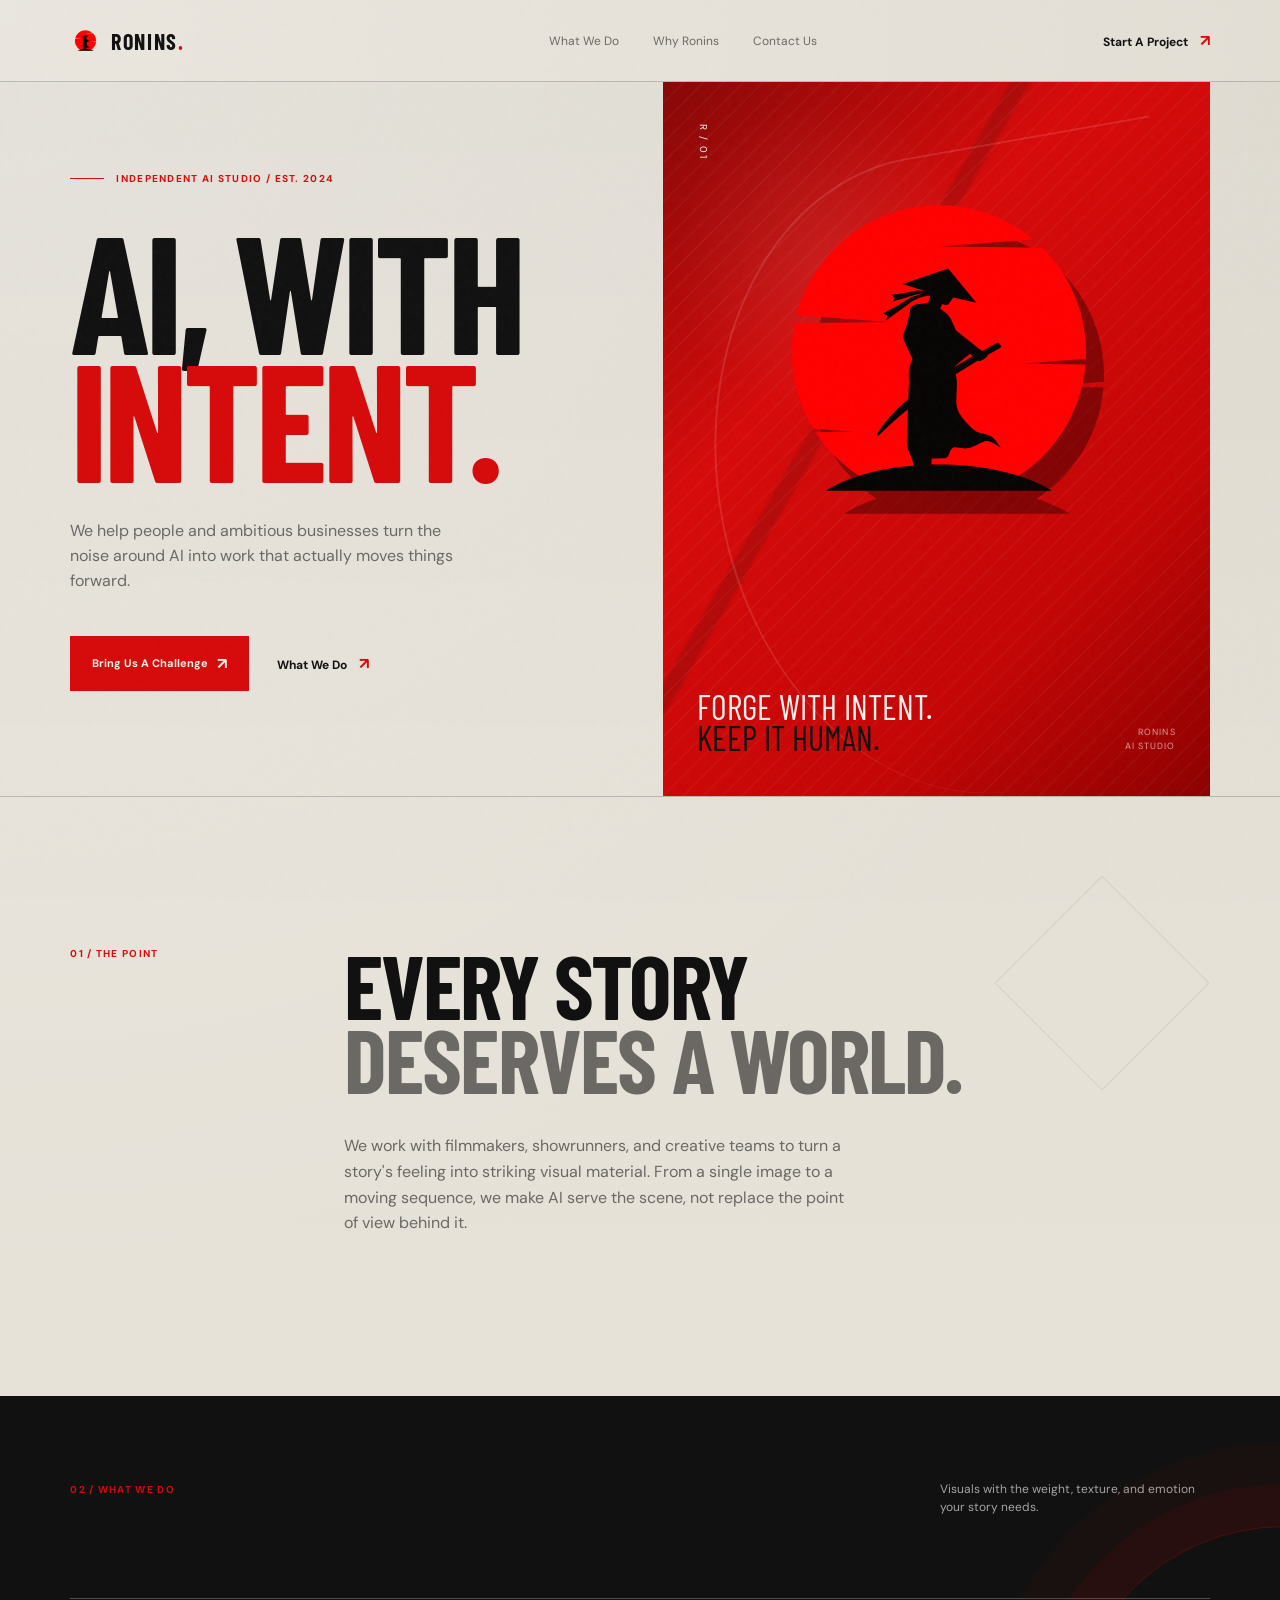
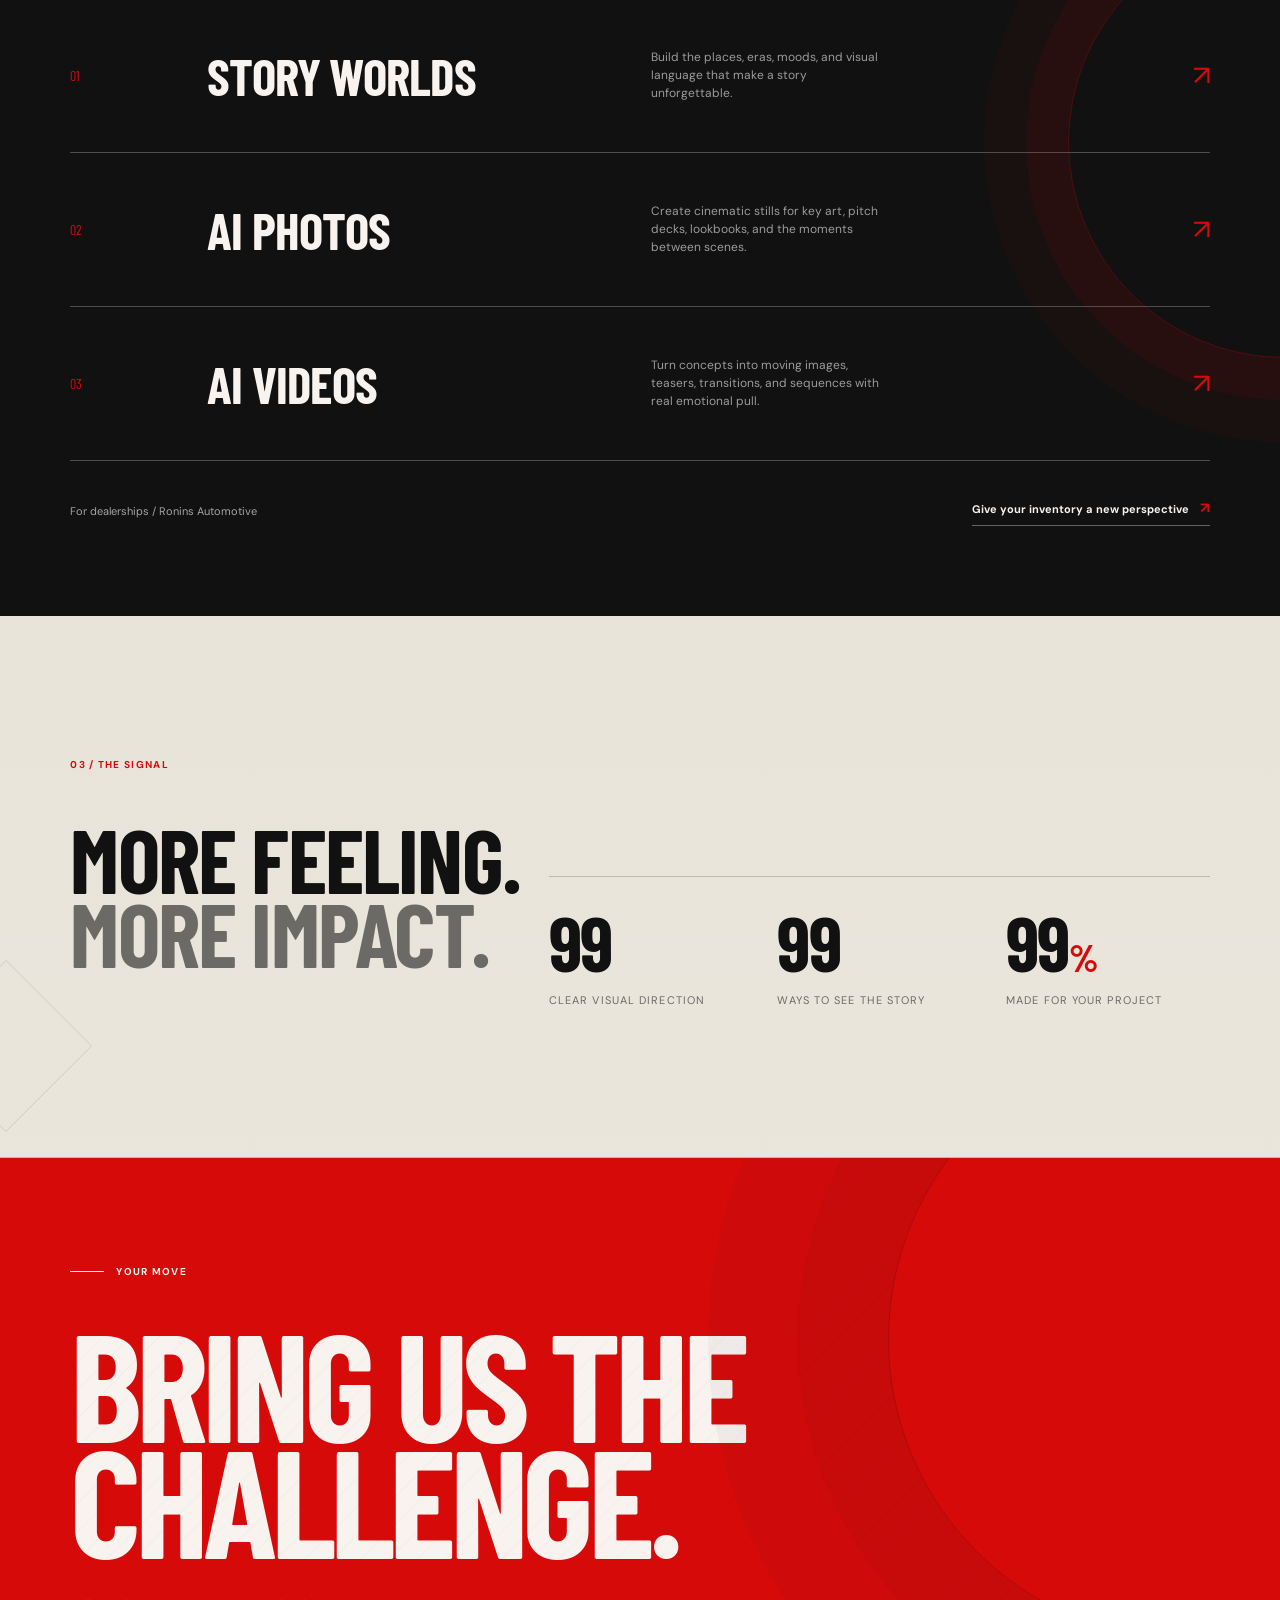
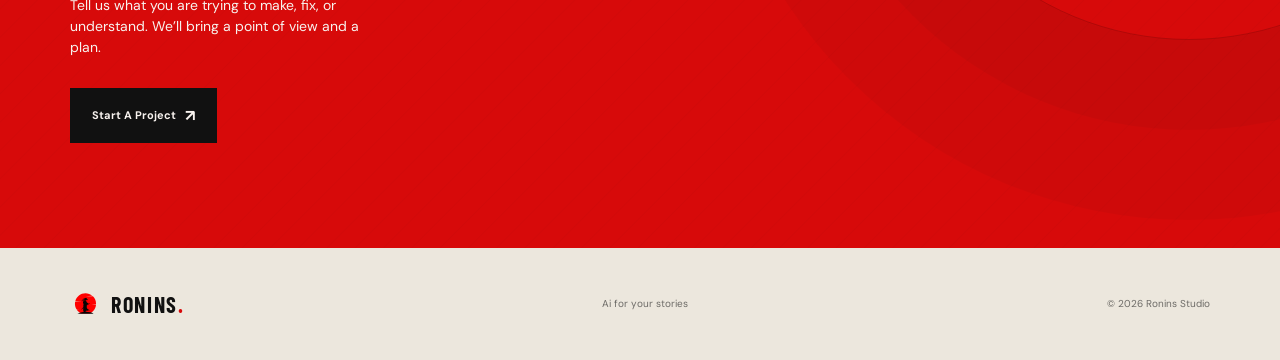
==== index.html @ 8a045b70 "Add Ronins Automotive page and dealer sample intake" ====
<!DOCTYPE html>
<html lang="en">
<head>
  <meta charset="UTF-8">
  <meta name="viewport" content="width=device-width, initial-scale=1.0">
  <meta name="description" content="Ronins creates AI-generated photos and videos that help filmmakers make their series and movies more impactful.">
  <title>Ronins - AI visuals for stories.</title>
  <link rel="preconnect" href="https://fonts.googleapis.com">
  <link rel="preconnect" href="https://fonts.gstatic.com" crossorigin>
  <link href="https://fonts.googleapis.com/css2?family=Barlow+Condensed:wght@400;500;600;700;800&family=DM+Sans:wght@400;500;600;700&display=swap" rel="stylesheet">
  <link rel="stylesheet" href="style.css">
</head>
<body>
  <div class="grain" aria-hidden="true"></div>
  <header class="site-header">
    <a class="brand" href="#top" aria-label="Ronins home">
      <span class="brand-mark" aria-hidden="true">
        <img src="assets/vecteezy_samurai-silhouette-logo-in-front-of-red-moon-vector_33093844.svg" alt="Samurai logo" width="31" height="31">
      </span>
      <span class="brand-name">RONINS<span class="brand-dot">.</span></span>
    </a>
    <nav class="main-nav" aria-label="Main navigation">
      <a href="#work">What We Do</a>
      <a href="#approach">Why Ronins</a>
      <a href="#contact">Contact Us</a>
    </nav>
    <a class="header-link" href="contact.html">Start A Project <span aria-hidden="true">↗</span></a>
  </header>

  <main id="top">
    <section class="hero section-pad">
      <div class="hero-copy reveal">
        <p class="eyebrow"><span class="eyebrow-line"></span> Independent AI studio / Est. 2024</p>
        <h1>AI, with<br><em>intent.</em></h1>
        <p class="hero-intro">We help people and ambitious businesses turn the noise around AI into work that actually moves things forward.</p>
        <div class="hero-actions">
          <a class="button button-red" href="contact.html">Bring Us A Challenge <span>↗</span></a>
          <a class="header-link work-link" href="#work">What We Do <span aria-hidden="true">↗</span></a>
        </div>
      </div>
      <div class="hero-art reveal reveal-delay" aria-label="Abstract red and black composition">
        <div class="art-vertical">R / 01</div>
        <img class="hero-logo" src="assets/vecteezy_samurai-silhouette-logo-in-front-of-red-moon-vector_33093844.svg" alt="Samurai warrior silhouette in front of a red moon">
        <div class="art-caption"><span>Forge with intent.</span><span>Keep it human.</span></div>
        <div class="art-code">RONINS<br>AI STUDIO<br></div>
      </div>
    </section>

    <section class="statement section-pad" id="approach">
      <div class="section-kicker">01 / The point</div>
      <div class="statement-content">
        <h2>Every story<br><span>deserves a world.</span></h2>
        <p>We work with filmmakers, showrunners, and creative teams to turn a story's feeling into striking visual material. From a single image to a moving sequence, we make AI serve the scene, not replace the point of view behind it.</p>
      </div>
    </section>

    <section class="services section-pad" id="work">
      <div class="services-head">
        <div class="section-kicker">02 / What we do</div>
        <p>Visuals with the weight, texture, and emotion your story needs.</p>
      </div>
      <div class="service-list">
        <article class="service-item">
          <span class="service-number">01</span>
          <h3>Story worlds</h3>
          <p>Build the places, eras, moods, and visual language that make a story unforgettable.</p>
          <span class="service-arrow">↗</span>
        </article>
        <article class="service-item service-featured">
          <span class="service-number">02</span>
          <h3>AI photos</h3>
          <p>Create cinematic stills for key art, pitch decks, lookbooks, and the moments between scenes.</p>
          <span class="service-arrow">↗</span>
        </article>
        <article class="service-item">
          <span class="service-number">03</span>
          <h3>AI videos</h3>
          <p>Turn concepts into moving images, teasers, transitions, and sequences with real emotional pull.</p>
          <span class="service-arrow">↗</span>
        </article>
      </div>
      <div class="automotive-entry">
        <p>For dealerships / Ronins Automotive</p>
        <a class="text-link" href="automotive.html">Give your inventory a new perspective <span aria-hidden="true">↗</span></a>
      </div>
    </section>

    <section class="proof section-pad">
      <div class="proof-intro">
        <div class="section-kicker">03 / The signal</div>
        <h2>More feeling.<br><span>More impact.</span></h2>
      </div>
      <div class="proof-grid">
        <div class="stat"><strong class="stat-number" data-value="100" data-format="pad">0</strong><p>clear visual direction</p></div>
        <div class="stat"><strong class="stat-number" data-value="100">0</strong><p>ways to see the story</p></div>
        <div class="stat"><strong class="stat-number" data-value="100">0<span>%</span></strong><p>made for your project</p></div>
      </div>
    </section>

    <section class="contact section-pad" id="contact">
      <div class="contact-content">
        <p class="eyebrow"><span class="eyebrow-line"></span> Your move</p>
        <h2>Bring us the challenge.</h2>
        <p>Tell us what you are trying to make, fix, or understand. We’ll bring a point of view and a plan.</p>
        <a class="button button-black" href="contact.html">Start A Project <span>↗</span></a>
      </div>
    </section>
  </main>

  <footer class="site-footer section-pad">
    <a class="brand" href="#top" aria-label="Ronins home"><span class="brand-mark" aria-hidden="true"><img src="assets/vecteezy_samurai-silhouette-logo-in-front-of-red-moon-vector_33093844.svg" alt="" width="31" height="31"></span><span class="brand-name">RONINS<span class="brand-dot">.</span></span></a>
    <p>Ai for your stories</p>
    <p>© 2026 Ronins Studio</p>
  </footer>
  <script src="script.js"></script>
</body>
</html>
---- style.css ----
:root {
  --red: #d70a0a;
  --red-deep: #9d0000;
  --black: #111111;
  --black-2: #1a1a1a;
  --white: #f8f3ef;
  --ink: var(--black);
  --paper: #ece7dd;
  --muted: rgba(17, 17, 17, .58);
  --line: rgba(17, 17, 17, .2);
  --display: "Barlow Condensed", Impact, sans-serif;
  --body: "DM Sans", Arial, sans-serif;
}

* { box-sizing: border-box; }
html { scroll-behavior: smooth; }
body { margin: 0; background: var(--paper); color: var(--ink); font-family: var(--body); background-image: radial-gradient(circle at top left, rgba(255,255,255,.24), transparent 35%), linear-gradient(180deg, rgba(17,17,17,.04), rgba(17,17,17,0)); overflow-x: hidden; }
body, a { cursor: default; }
a { color: inherit; text-decoration: none; cursor: pointer; }
.grain { position: fixed; inset: 0; pointer-events: none; opacity: .045; z-index: 10; background-image: url("data:image/svg+xml,%3Csvg viewBox='0 0 180 180' xmlns='http://www.w3.org/2000/svg'%3E%3Cfilter id='n'%3E%3CfeTurbulence type='fractalNoise' baseFrequency='.85' numOctaves='3' stitchTiles='stitch'/%3E%3C/filter%3E%3Crect width='100%25' height='100%25' filter='url(%23n)' opacity='.55'/%3E%3C/svg%3E"); }
.site-header { height: 82px; display: flex; align-items: center; justify-content: space-between; padding: 0 5.5vw; border-bottom: 1px solid var(--line); }
.brand { display: flex; align-items: center; gap: 10px; font-family: var(--display); font-size: 22px; font-weight: 700; letter-spacing: .07em; }
.brand-mark { width: 31px; height: 31px; color: var(--red); display: inline-flex; }
.brand-mark svg, .brand-mark img { width: 100%; height: 100%; object-fit: contain; }
.brand-dot { color: var(--red); }
.main-nav { display: flex; gap: 34px; margin-left: 80px; font-size: 12px; color: var(--muted); }
.main-nav a, .header-link { position: relative; transition: color .2s ease; }
.main-nav a:after, .header-link:after { content: ""; position: absolute; left: 0; right: 0; bottom: -7px; height: 1px; background: var(--red); transform: scaleX(0); transform-origin: right; transition: transform .2s ease; }
.main-nav a:hover:after, .header-link:hover:after { transform: scaleX(1); transform-origin: left; }
.main-nav a:hover, .header-link:hover, .text-link:hover { color: var(--red); }
.header-link { font-size: 12px; font-weight: 700; }
.header-link span, .button span { color: var(--red); font-size: 16px; margin-left: 9px; }
.button span { display: inline-block; transition: transform .25s ease; }
.button:hover span { transform: translate(4px, -4px); }
.work-link span { display: inline-block; transition: transform .25s ease; }
.work-link:hover span { transform: translate(4px, -4px); }
.section-pad { padding-left: 5.5vw; padding-right: 5.5vw; }
.hero { min-height: 700px; display: grid; grid-template-columns: 52% 48%; border-bottom: 1px solid var(--line); background: linear-gradient(180deg, rgba(17,17,17,.02), rgba(17,17,17,0)); }
.hero-copy { align-self: center; padding: 90px 6vw 105px 0; }
.eyebrow, .section-kicker { margin: 0; font-size: 10px; font-weight: 700; letter-spacing: .13em; text-transform: uppercase; }
.eyebrow { display: flex; align-items: center; gap: 12px; color: var(--red); }
.eyebrow-line { display: inline-block; width: 34px; height: 1px; background: var(--red); }
h1, h2, h3, p { margin-top: 0; }
h1, h2, h3 { font-family: var(--display); text-transform: uppercase; }
h1 { font-size: clamp(92px, 13vw, 188px); line-height: .77; letter-spacing: -.035em; margin: 40px 0 38px; font-weight: 700; }
h1 em, h2 em { color: var(--red); font-style: normal; }
.hero-intro { max-width: 410px; font-size: 16px; line-height: 1.55; color: var(--muted); }
.hero-actions { display: flex; align-items: center; gap: 28px; margin-top: 42px; }
.button { display: inline-flex; align-items: center; padding: 17px 22px; font-size: 11px; font-weight: 700; transition: background .25s ease, color .25s ease, transform .25s ease, box-shadow .25s ease; }
.button:hover { transform: translateY(-3px); }
.button-red { color: var(--white); background: var(--red); }
.button-red:hover { background: var(--ink); box-shadow: 7px 7px 0 var(--red); }
.button-red span { color: var(--white); }
.button-black { color: var(--white); background: var(--black); }
.button-black:hover { background: var(--black); box-shadow: 7px 7px 0 var(--white); }
.button-black span { color: var(--white); }
.text-link { font-size: 11px; font-weight: 700; border-bottom: 1px solid var(--ink); padding-bottom: 5px; }
.text-link span { color: var(--red); font-size: 15px; margin-left: 8px; }
.hero-art { position: relative; overflow: hidden; min-height: 700px; color: var(--white); background: radial-gradient(circle at 30% 25%, rgba(255,255,255,.08), transparent 24%), linear-gradient(135deg, #860707 0%, var(--red) 34%, #c50505 72%, #8d0000 100%); }
.hero-art:before { content: ""; position: absolute; inset: 0; opacity: .85; background: repeating-linear-gradient(135deg, rgba(255,255,255,.04) 0 2px, transparent 2px 14px), linear-gradient(120deg, transparent 0 36%, rgba(17,17,17,.18) 36.5%, rgba(17,17,17,.18) 38%, transparent 38.5% 100%); }
.hero-art:after { content: ""; position: absolute; inset: 10% 0 0 10%; border-radius: 50% 0 0 50%; border-left: 2px solid rgba(255,255,255,.12); border-top: 2px solid rgba(255,255,255,.12); transform: rotate(-10deg); pointer-events: none; }
.art-vertical { position: absolute; top: 42px; left: 34px; z-index: 2; font-size: 10px; letter-spacing: .15em; writing-mode: vertical-rl; color: var(--white); }
.hero-logo { position: absolute; width: min(79%, 560px); height: auto; top: 7%; left: 11%; filter: drop-shadow(18px 23px 0 rgba(0,0,0,.35)); z-index: 1; }
.art-caption { position: absolute; left: 34px; bottom: 42px; z-index: 2; font-family: var(--display); font-size: 34px; line-height: .9; text-transform: uppercase; }
.art-caption span { display: block; }
.art-caption span:last-child { color: var(--black); }
.art-code { position: absolute; right: 34px; bottom: 42px; z-index: 2; text-align: right; color: rgba(255,255,255,.62); font-size: 9px; letter-spacing: .12em; line-height: 1.6; }
.statement { position: relative; display: grid; grid-template-columns: 24% 76%; padding-top: 150px; padding-bottom: 160px; }
.statement:before, .proof:before { content: ""; position: absolute; width: 150px; height: 150px; border: 1px solid rgba(17,17,17,.08); transform: rotate(45deg); pointer-events: none; }
.statement:before { right: 8vw; top: 110px; }
.section-kicker { color: var(--red); }
.statement h2, .proof h2 { font-size: clamp(54px, 7vw, 98px); line-height: .83; letter-spacing: -.02em; margin: 0 0 38px; }
h2 span { color: var(--muted); }
.statement-content p { max-width: 510px; font-size: 16px; line-height: 1.6; color: var(--muted); margin-bottom: 0; }
.services { position: relative; overflow: hidden; background: var(--black); color: var(--white); padding-top: 84px; padding-bottom: 90px; }
.services:after { content: ""; position: absolute; width: 430px; height: 430px; right: -220px; top: 130px; border: 1px solid rgba(255,0,0,.28); border-radius: 50%; box-shadow: 0 0 0 42px rgba(255,0,0,.06), 0 0 0 84px rgba(255,0,0,.035); pointer-events: none; }
.services-head { display: flex; justify-content: space-between; align-items: baseline; margin-bottom: 82px; }
.services-head .section-kicker { color: var(--red); }
.services-head p { max-width: 270px; margin: 0; color: rgba(255,255,255,.62); font-size: 12px; line-height: 1.5; }
.service-list { border-top: 1px solid rgba(255,255,255,.25); }
.service-item { min-height: 154px; display: grid; grid-template-columns: 12% 39% 39% 10%; align-items: center; border-bottom: 1px solid rgba(255,255,255,.25); transition: padding .3s ease, background .3s ease; }
.service-item:hover { padding: 0 20px; background: rgba(255,255,255,.04); }
.service-number { color: var(--red); font: 14px var(--display); }
.service-item h3 { font-size: clamp(30px, 4vw, 57px); letter-spacing: -.015em; margin: 0; transition: color .25s ease; }
.service-item:hover h3 { color: var(--red); }
.service-item p { max-width: 235px; margin: 0; color: rgba(255,255,255,.58); font-size: 12px; line-height: 1.5; }
.service-arrow { justify-self: end; color: var(--red); font-size: 28px; transition: transform .25s ease; }
.service-item:hover .service-arrow { transform: translate(4px, -4px); }
.proof { position: relative; display: grid; grid-template-columns: 42% 58%; padding-top: 142px; padding-bottom: 150px; border-bottom: 1px solid var(--line); }
.proof:before { left: -55px; bottom: 50px; width: 120px; height: 120px; }
.proof-intro h2 { margin-top: 50px; }
.proof-grid { display: grid; grid-template-columns: repeat(3, 1fr); align-self: end; border-top: 1px solid var(--line); padding-top: 32px; gap: 25px; }
.stat strong { font: 700 clamp(50px, 6vw, 86px)/.85 var(--display); letter-spacing: -.02em; display: inline-block; }
.stat-number { opacity: .15; transform: translateY(10px) scale(.96); transition: opacity .35s ease, transform .5s cubic-bezier(.2,.8,.2,1); }
.stat-number.is-counting { opacity: 1; transform: translateY(0) scale(1); }
.stat strong span { color: var(--red); font-size: .5em; }
.stat p { margin: 16px 0 0; color: var(--muted); font-size: 11px; text-transform: uppercase; letter-spacing: .1em; }
.contact { position: relative; display: flex; justify-content: space-between; overflow: hidden; min-height: 580px; padding-top: 107px; padding-bottom: 105px; background: var(--red); color: var(--white); }
.contact:after { content: ""; position: absolute; inset: 0; opacity: .12; background: repeating-linear-gradient(135deg, transparent 0 18px, rgba(0,0,0,.2) 19px, transparent 20px); pointer-events: none; }
.contact:before { content: ""; position: absolute; width: 600px; height: 600px; border: 1px solid rgba(0,0,0,.18); border-radius: 50%; right: -210px; top: -120px; box-shadow: 0 0 0 90px rgba(0,0,0,.04), 0 0 0 180px rgba(0,0,0,.035); }
.contact-stamp { position: absolute; right: 15%; top: 24%; font: 700 370px/.8 var(--display); opacity: .1; z-index: 1; }
.contact .eyebrow { color: var(--white); }.contact .eyebrow-line { background: var(--white); }
.contact h2 { font-size: clamp(76px, 12vw, 166px); line-height: .75; margin: 46px 0 40px; letter-spacing: -.04em; }
.contact-content > p:not(.eyebrow) { max-width: 315px; font-size: 14px; line-height: 1.5; margin-bottom: 30px; }
.contact-side { align-self: flex-end; z-index: 1; font-size: 10px; line-height: 1.7; letter-spacing: .13em; text-align: right; }
.site-footer { display: flex; align-items: center; justify-content: space-between; min-height: 112px; font-size: 10px; color: var(--muted); }
.site-footer .brand { color: var(--ink); }.site-footer p { margin: 0; }
.button:focus-visible, a:focus-visible { outline: 2px solid var(--red); outline-offset: 5px; }
.reveal { opacity: 0; transform: translateY(18px); animation: reveal .8s ease forwards; }.reveal-delay { animation-delay: .18s; }
@keyframes reveal { to { opacity: 1; transform: translateY(0); } }

@media (max-width: 800px) {
  .site-header { height: 70px; padding: 0 6vw; }.main-nav { display: none; }.header-link { font-size: 10px; }
  .section-pad { padding-left: 6vw; padding-right: 6vw; }.hero { display: block; min-height: auto; }.hero-copy { padding: 84px 0 72px; }.hero-art { min-height: 520px; margin: 0 -6vw; }.hero-logo { width: 82%; top: 8%; left: 9%; }
  h1 { font-size: clamp(64px, 20vw, 120px); line-height: .8; margin-top: 34px; }.hero-intro { max-width: 34rem; }.hero-actions { flex-wrap: wrap; }
  .statement { display: block; padding-top: 105px; padding-bottom: 110px; }.statement-content { margin-top: 48px; }.statement h2, .proof h2 { font-size: clamp(54px, 15vw, 95px); }
  .services { padding-top: 68px; padding-bottom: 68px; }.services-head { display: block; margin-bottom: 55px; }.services-head p { margin-top: 25px; }.service-item { min-height: 140px; grid-template-columns: 15% 1fr 12%; }.service-item p { display: none; }.service-item h3 { font-size: clamp(32px, 8vw, 52px); }.proof { display: block; padding-top: 105px; padding-bottom: 110px; }.proof-intro h2 { margin: 45px 0 80px; }.proof-grid { gap: 10px; }.stat strong { font-size: clamp(42px, 12vw, 65px); }.stat p { font-size: 8px; line-height: 1.3; }.contact { min-height: 590px; display: block; padding-top: 85px; }.contact h2 { font-size: clamp(58px, 16vw, 100px); line-height: .8; margin-top: 44px; }.contact-side { margin-top: 60px; text-align: left; }.contact-stamp { right: -2%; top: 32%; font-size: 320px; }.site-footer { flex-wrap: wrap; gap: 18px; padding-top: 28px; padding-bottom: 28px; }.site-footer p:last-child { width: 100%; }
}
@media (max-width: 430px) {
  .brand { font-size: 19px; }.brand-mark { width: 27px; height: 27px; }.header-link { display: none; }
  .hero-copy { padding-top: 68px; }.hero-actions { align-items: flex-start; flex-direction: column; gap: 21px; }.button { padding: 16px 19px; }
  .hero-art { min-height: 450px; }.art-vertical { left: 24px; top: 28px; }.hero-logo { width: 94%; top: 10%; left: 3%; }.art-caption { font-size: 27px; left: 24px; bottom: 28px; }.art-code { right: 24px; bottom: 28px; font-size: 8px; }
  .service-item { min-height: 124px; }.service-number { font-size: 12px; }.service-item h3 { font-size: 35px; }.proof-grid { padding-top: 24px; }.stat p { letter-spacing: .06em; }
  .contact { min-height: 560px; }.contact h2 { font-size: clamp(54px, 17vw, 83px); }.contact-content > p:not(.eyebrow) { max-width: 290px; }.contact-stamp { font-size: 260px; }
}

.automotive-entry { position: relative; z-index: 1; display: flex; justify-content: space-between; align-items: center; gap: 22px; margin-top: 35px; }
.automotive-entry p { margin: 0; font-size: 11px; color: rgba(255,255,255,.62); }
.automotive-entry .text-link { border-color: rgba(255,255,255,.35); line-height: 1.6; }
@media(max-width:800px) { .automotive-entry { align-items: flex-start; flex-direction: column; } }
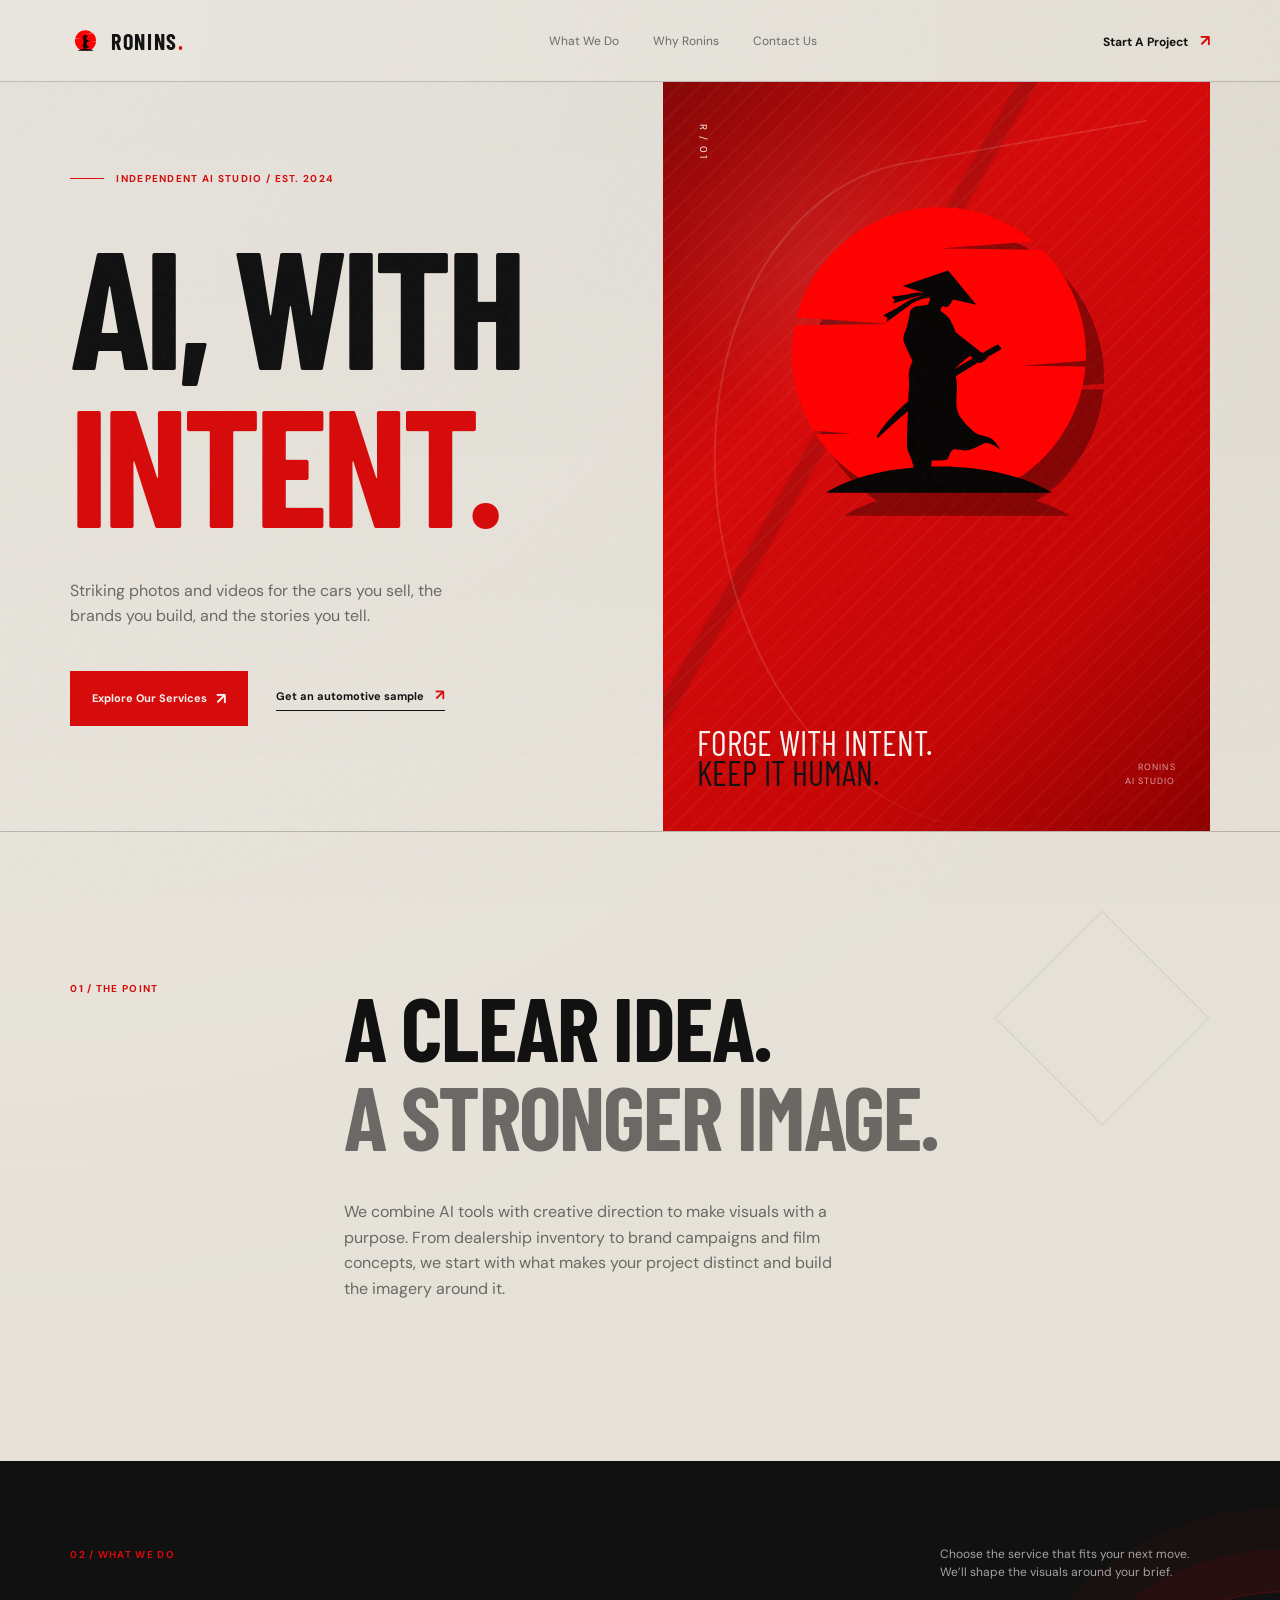
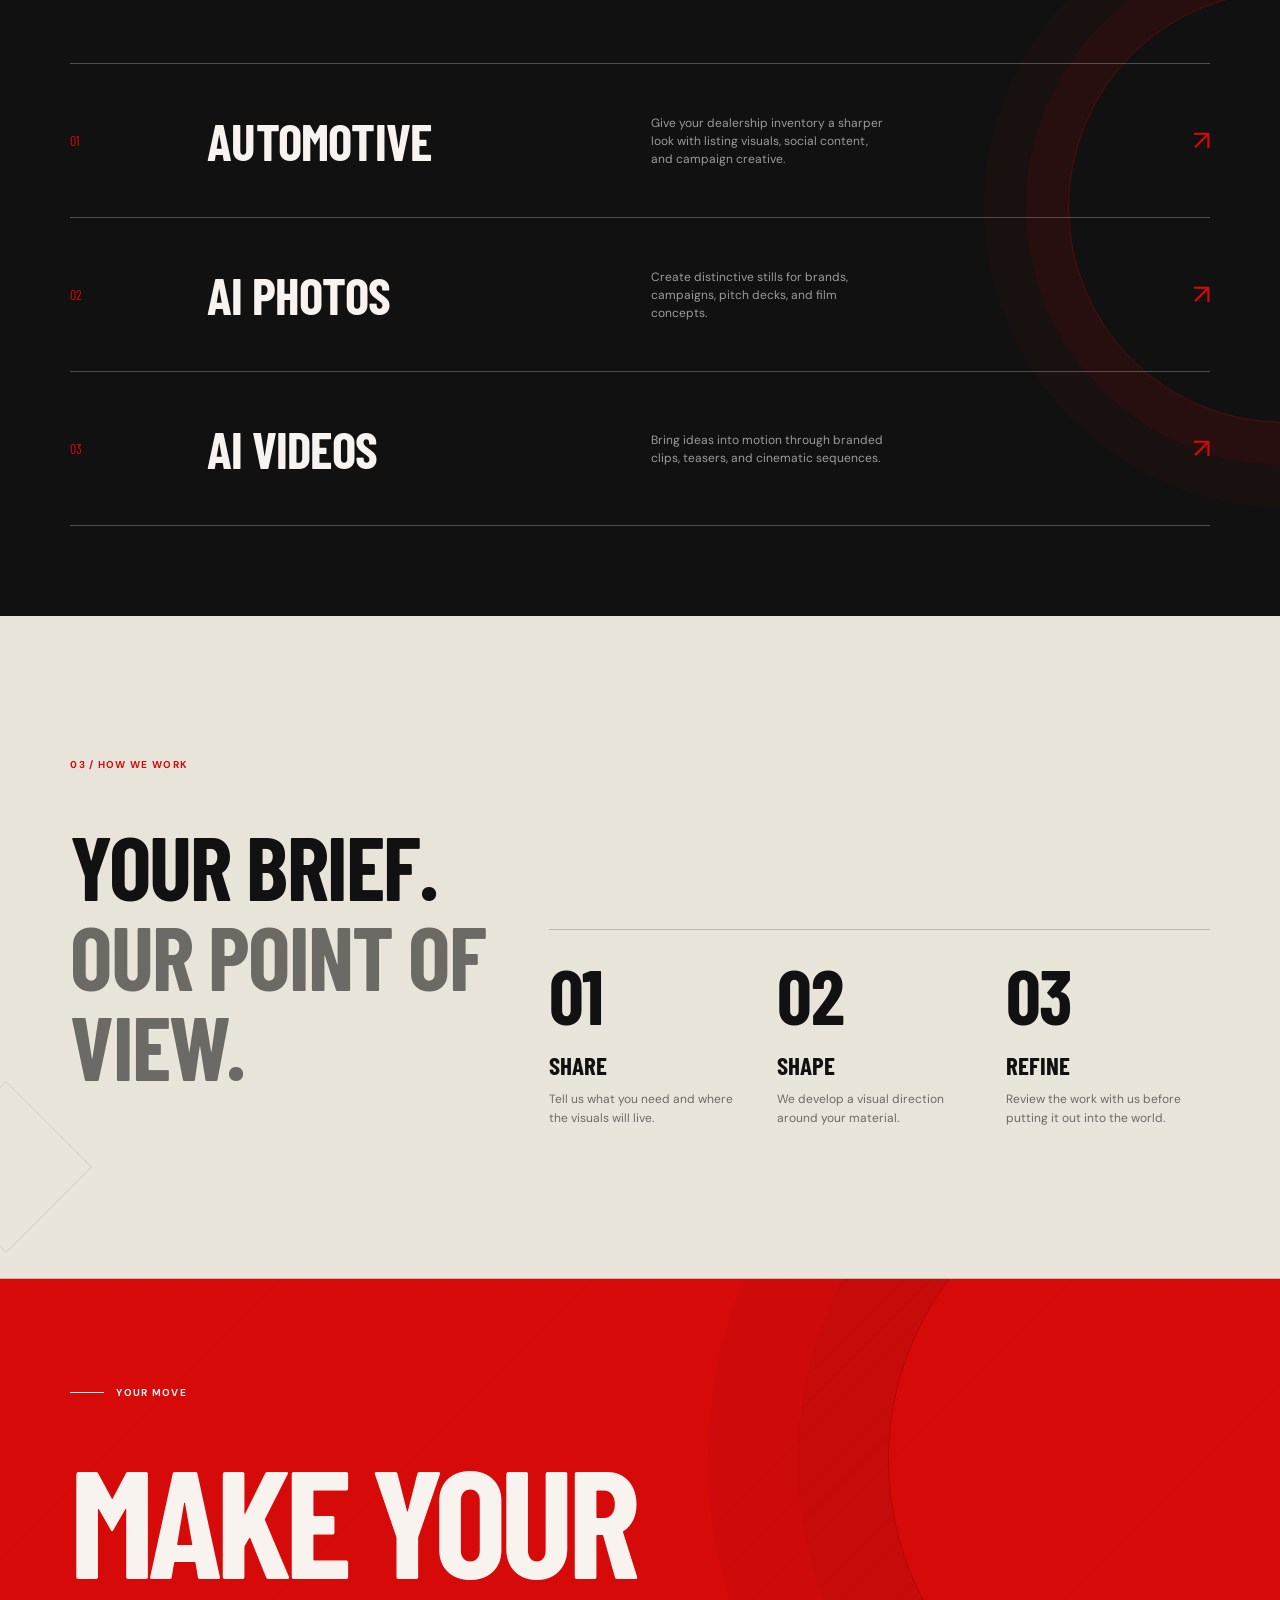
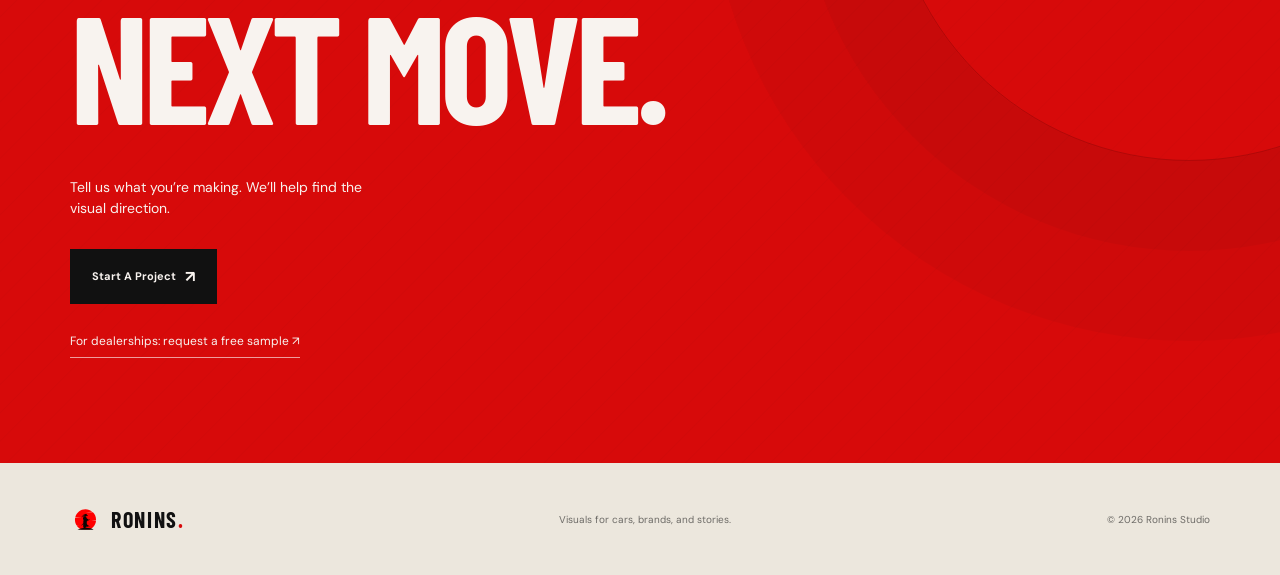
==== commit c7b27d56: "Reframe Ronins around clickable Automotive, AI Photos and AI Videos services" ====
--- a/index.html
+++ b/index.html
@@ -3,8 +3,8 @@
 <head>
   <meta charset="UTF-8">
   <meta name="viewport" content="width=device-width, initial-scale=1.0">
-  <meta name="description" content="Ronins creates AI-generated photos and videos that help filmmakers make their series and movies more impactful.">
-  <title>Ronins - AI visuals for stories.</title>
+  <meta name="description" content="Ronins creates AI-assisted photos and videos for dealerships, brands, and filmmakers. Explore our services or request an automotive sample.">
+  <title>Ronins — Visuals, with intent.</title>
   <link rel="preconnect" href="https://fonts.googleapis.com">
   <link rel="preconnect" href="https://fonts.gstatic.com" crossorigin>
   <link href="https://fonts.googleapis.com/css2?family=Barlow+Condensed:wght@400;500;600;700;800&family=DM+Sans:wght@400;500;600;700&display=swap" rel="stylesheet">
@@ -32,10 +32,10 @@
       <div class="hero-copy reveal">
         <p class="eyebrow"><span class="eyebrow-line"></span> Independent AI studio / Est. 2024</p>
         <h1>AI, with<br><em>intent.</em></h1>
-        <p class="hero-intro">We help people and ambitious businesses turn the noise around AI into work that actually moves things forward.</p>
+        <p class="hero-intro">Striking photos and videos for the cars you sell, the brands you build, and the stories you tell.</p>
         <div class="hero-actions">
-          <a class="button button-red" href="contact.html">Bring Us A Challenge <span>↗</span></a>
-          <a class="header-link work-link" href="#work">What We Do <span aria-hidden="true">↗</span></a>
+          <a class="button button-red" href="#work">Explore Our Services <span aria-hidden="true">↗</span></a>
+          <a class="text-link work-link" href="automotive.html#sample">Get an automotive sample <span aria-hidden="true">↗</span></a>
         </div>
       </div>
       <div class="hero-art reveal reveal-delay" aria-label="Abstract red and black composition">
@@ -49,67 +49,64 @@
     <section class="statement section-pad" id="approach">
       <div class="section-kicker">01 / The point</div>
       <div class="statement-content">
-        <h2>Every story<br><span>deserves a world.</span></h2>
-        <p>We work with filmmakers, showrunners, and creative teams to turn a story's feeling into striking visual material. From a single image to a moving sequence, we make AI serve the scene, not replace the point of view behind it.</p>
+        <h2>A clear idea.<br><span>A stronger image.</span></h2>
+        <p>We combine AI tools with creative direction to make visuals with a purpose. From dealership inventory to brand campaigns and film concepts, we start with what makes your project distinct and build the imagery around it.</p>
       </div>
     </section>
 
     <section class="services section-pad" id="work">
       <div class="services-head">
         <div class="section-kicker">02 / What we do</div>
-        <p>Visuals with the weight, texture, and emotion your story needs.</p>
+        <p>Choose the service that fits your next move. We’ll shape the visuals around your brief.</p>
       </div>
       <div class="service-list">
-        <article class="service-item">
+        <a class="service-item" href="automotive.html">
           <span class="service-number">01</span>
-          <h3>Story worlds</h3>
-          <p>Build the places, eras, moods, and visual language that make a story unforgettable.</p>
-          <span class="service-arrow">↗</span>
-        </article>
-        <article class="service-item service-featured">
+          <h3>Automotive</h3>
+          <p>Give your dealership inventory a sharper look with listing visuals, social content, and campaign creative.</p>
+          <span class="service-arrow" aria-hidden="true">↗</span>
+        </a>
+        <a class="service-item" href="contact.html?service=AI%20photos">
           <span class="service-number">02</span>
           <h3>AI photos</h3>
-          <p>Create cinematic stills for key art, pitch decks, lookbooks, and the moments between scenes.</p>
-          <span class="service-arrow">↗</span>
-        </article>
-        <article class="service-item">
+          <p>Create distinctive stills for brands, campaigns, pitch decks, and film concepts.</p>
+          <span class="service-arrow" aria-hidden="true">↗</span>
+        </a>
+        <a class="service-item" href="contact.html?service=AI%20videos">
           <span class="service-number">03</span>
           <h3>AI videos</h3>
-          <p>Turn concepts into moving images, teasers, transitions, and sequences with real emotional pull.</p>
-          <span class="service-arrow">↗</span>
-        </article>
-      </div>
-      <div class="automotive-entry">
-        <p>For dealerships / Ronins Automotive</p>
-        <a class="text-link" href="automotive.html">Give your inventory a new perspective <span aria-hidden="true">↗</span></a>
+          <p>Bring ideas into motion through branded clips, teasers, and cinematic sequences.</p>
+          <span class="service-arrow" aria-hidden="true">↗</span>
+        </a>
       </div>
     </section>
 
-    <section class="proof section-pad">
+    <section class="proof section-pad" aria-label="How we work">
       <div class="proof-intro">
-        <div class="section-kicker">03 / The signal</div>
-        <h2>More feeling.<br><span>More impact.</span></h2>
+        <div class="section-kicker">03 / How we work</div>
+        <h2>Your brief.<br><span>Our point of view.</span></h2>
       </div>
       <div class="proof-grid">
-        <div class="stat"><strong class="stat-number" data-value="100" data-format="pad">0</strong><p>clear visual direction</p></div>
-        <div class="stat"><strong class="stat-number" data-value="100">0</strong><p>ways to see the story</p></div>
-        <div class="stat"><strong class="stat-number" data-value="100">0<span>%</span></strong><p>made for your project</p></div>
+        <div class="stat"><strong>01</strong><h3>Share</h3><p>Tell us what you need and where the visuals will live.</p></div>
+        <div class="stat"><strong>02</strong><h3>Shape</h3><p>We develop a visual direction around your material.</p></div>
+        <div class="stat"><strong>03</strong><h3>Refine</h3><p>Review the work with us before putting it out into the world.</p></div>
       </div>
     </section>
 
     <section class="contact section-pad" id="contact">
       <div class="contact-content">
         <p class="eyebrow"><span class="eyebrow-line"></span> Your move</p>
-        <h2>Bring us the challenge.</h2>
-        <p>Tell us what you are trying to make, fix, or understand. We’ll bring a point of view and a plan.</p>
+        <h2>Make your<br>next move.</h2>
+        <p>Tell us what you’re making. We’ll help find the visual direction.</p>
         <a class="button button-black" href="contact.html">Start A Project <span>↗</span></a>
+        <a class="contact-sample-link" href="automotive.html#sample">For dealerships: request a free sample <span aria-hidden="true">↗</span></a>
       </div>
     </section>
   </main>
 
   <footer class="site-footer section-pad">
     <a class="brand" href="#top" aria-label="Ronins home"><span class="brand-mark" aria-hidden="true"><img src="assets/vecteezy_samurai-silhouette-logo-in-front-of-red-moon-vector_33093844.svg" alt="" width="31" height="31"></span><span class="brand-name">RONINS<span class="brand-dot">.</span></span></a>
-    <p>Ai for your stories</p>
+    <p>Visuals for cars, brands, and stories.</p>
     <p>© 2026 Ronins Studio</p>
   </footer>
   <script src="script.js"></script>
--- a/style.css
+++ b/style.css
@@ -124,7 +124,29 @@
   .contact { min-height: 560px; }.contact h2 { font-size: clamp(54px, 17vw, 83px); }.contact-content > p:not(.eyebrow) { max-width: 290px; }.contact-stamp { font-size: 260px; }
 }
 
-.automotive-entry { position: relative; z-index: 1; display: flex; justify-content: space-between; align-items: center; gap: 22px; margin-top: 35px; }
-.automotive-entry p { margin: 0; font-size: 11px; color: rgba(255,255,255,.62); }
-.automotive-entry .text-link { border-color: rgba(255,255,255,.35); line-height: 1.6; }
-@media(max-width:800px) { .automotive-entry { align-items: flex-start; flex-direction: column; } }
+.service-list { position: relative; z-index: 1; }
+.service-item:focus-visible { outline: 2px solid var(--red); outline-offset: -3px; background: rgba(255,255,255,.04); }
+.service-item:focus-visible h3 { color: var(--red); }
+.proof-grid .stat h3 { font-size: 25px; margin: 20px 0 10px; }
+.proof-grid .stat p { font-size: 12px; line-height: 1.6; letter-spacing: 0; text-transform: none; margin-top: 0; }
+.contact-content { position: relative; z-index: 1; }
+.contact-sample-link { display: block; width: fit-content; margin-top: 28px; font-size: 12px; line-height: 1.6; border-bottom: 1px solid rgba(255,255,255,.6); padding-bottom: 6px; }
+.hero h1 { line-height: .95; }
+.statement h2, .proof h2 { line-height: 1; }
+.contact h2 { line-height: .95; }
+@media(max-width:800px) {
+  .service-item { grid-template-columns: 12% minmax(0,1fr) 10%; padding: 25px 0; gap: 12px 0; }
+  .service-item p { display: block; grid-column: 2; grid-row: 2; max-width: 32rem; }
+  .service-arrow { grid-column: 3; grid-row: 1 / 3; }
+  .service-item:hover { padding: 25px 10px; }
+  .proof-grid { grid-template-columns: 1fr; gap: 30px; }
+  .proof-grid .stat { display: grid; grid-template-columns: 65px minmax(0,1fr); gap: 0 20px; align-items: start; }
+  .proof-grid .stat strong { grid-row: 1 / 3; }
+  .proof-grid .stat h3 { margin: 0 0 10px; }
+  .header-link.work-link { display: inline-flex; }
+}
+@media(prefers-reduced-motion:reduce) {
+  html { scroll-behavior: auto; }
+  .reveal { opacity: 1; transform: none; animation: none; }
+  .button, .service-item, .service-arrow { transition: none; }
+}
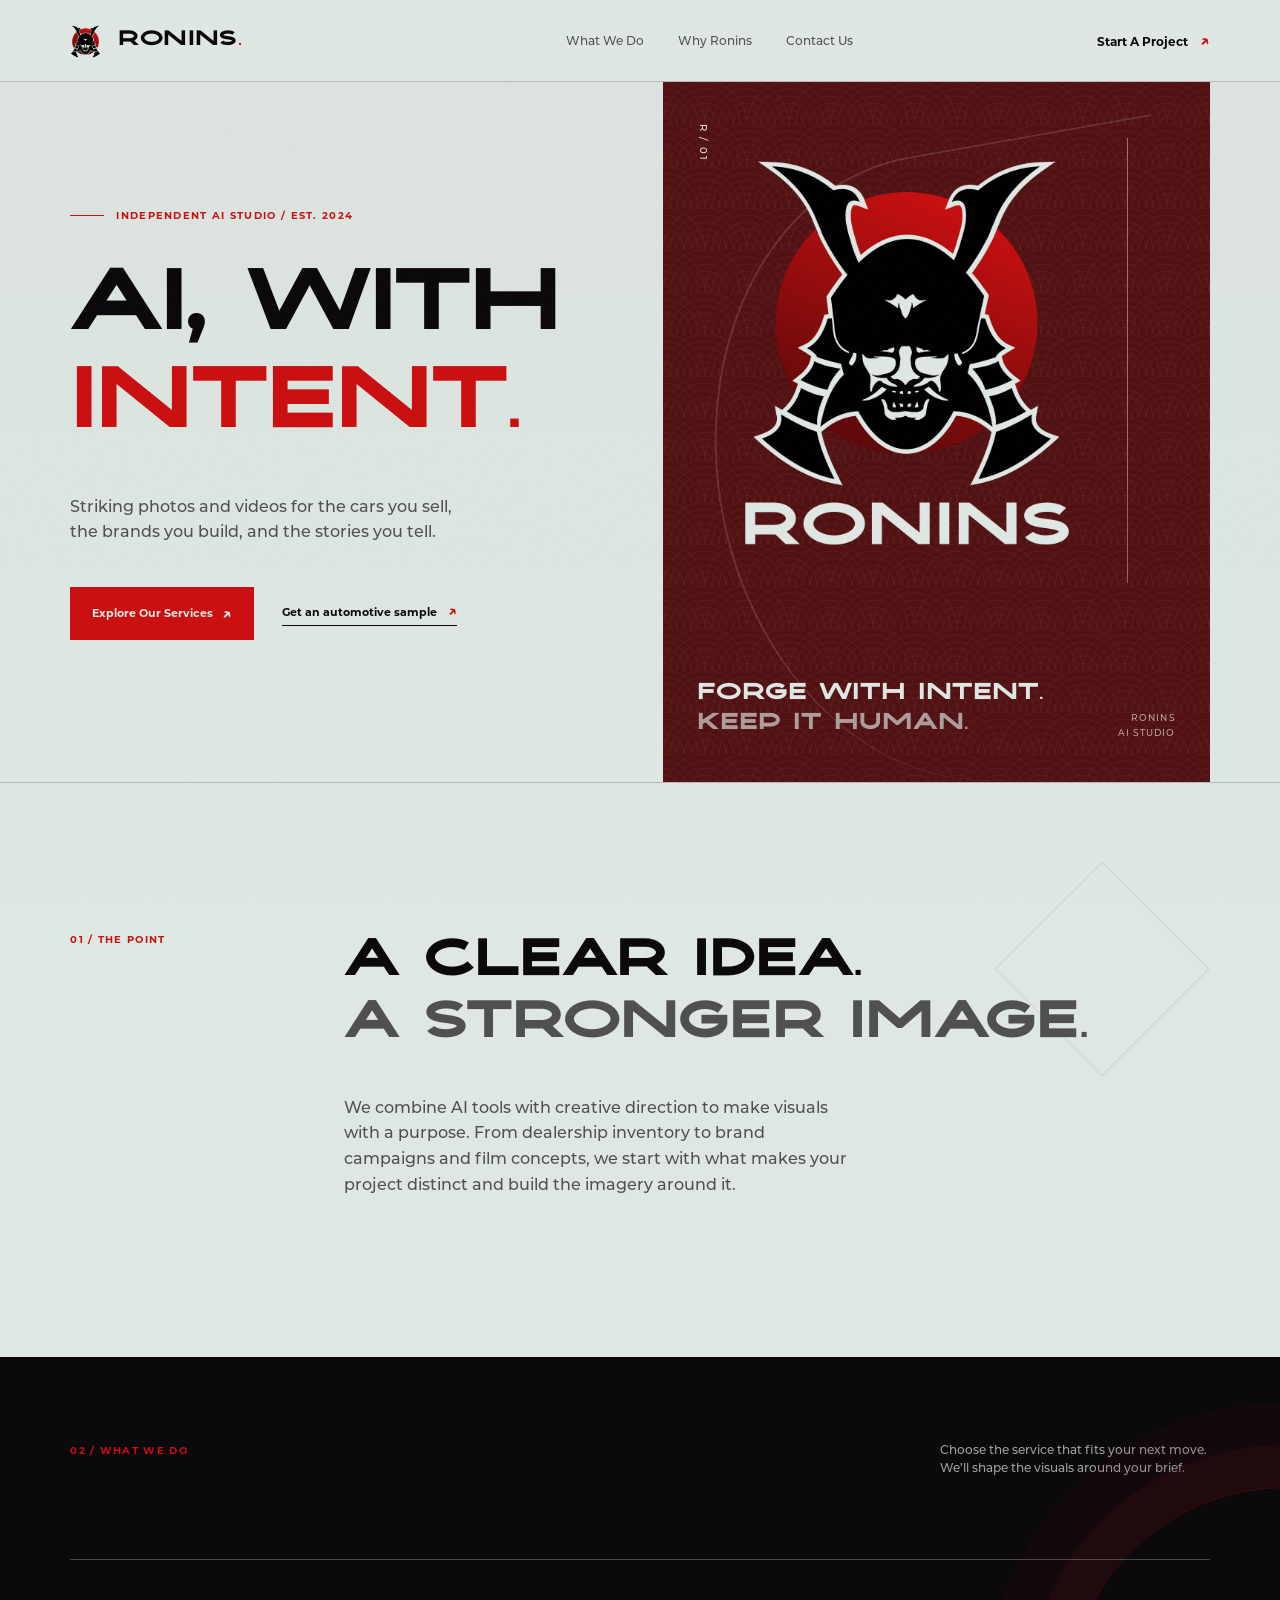
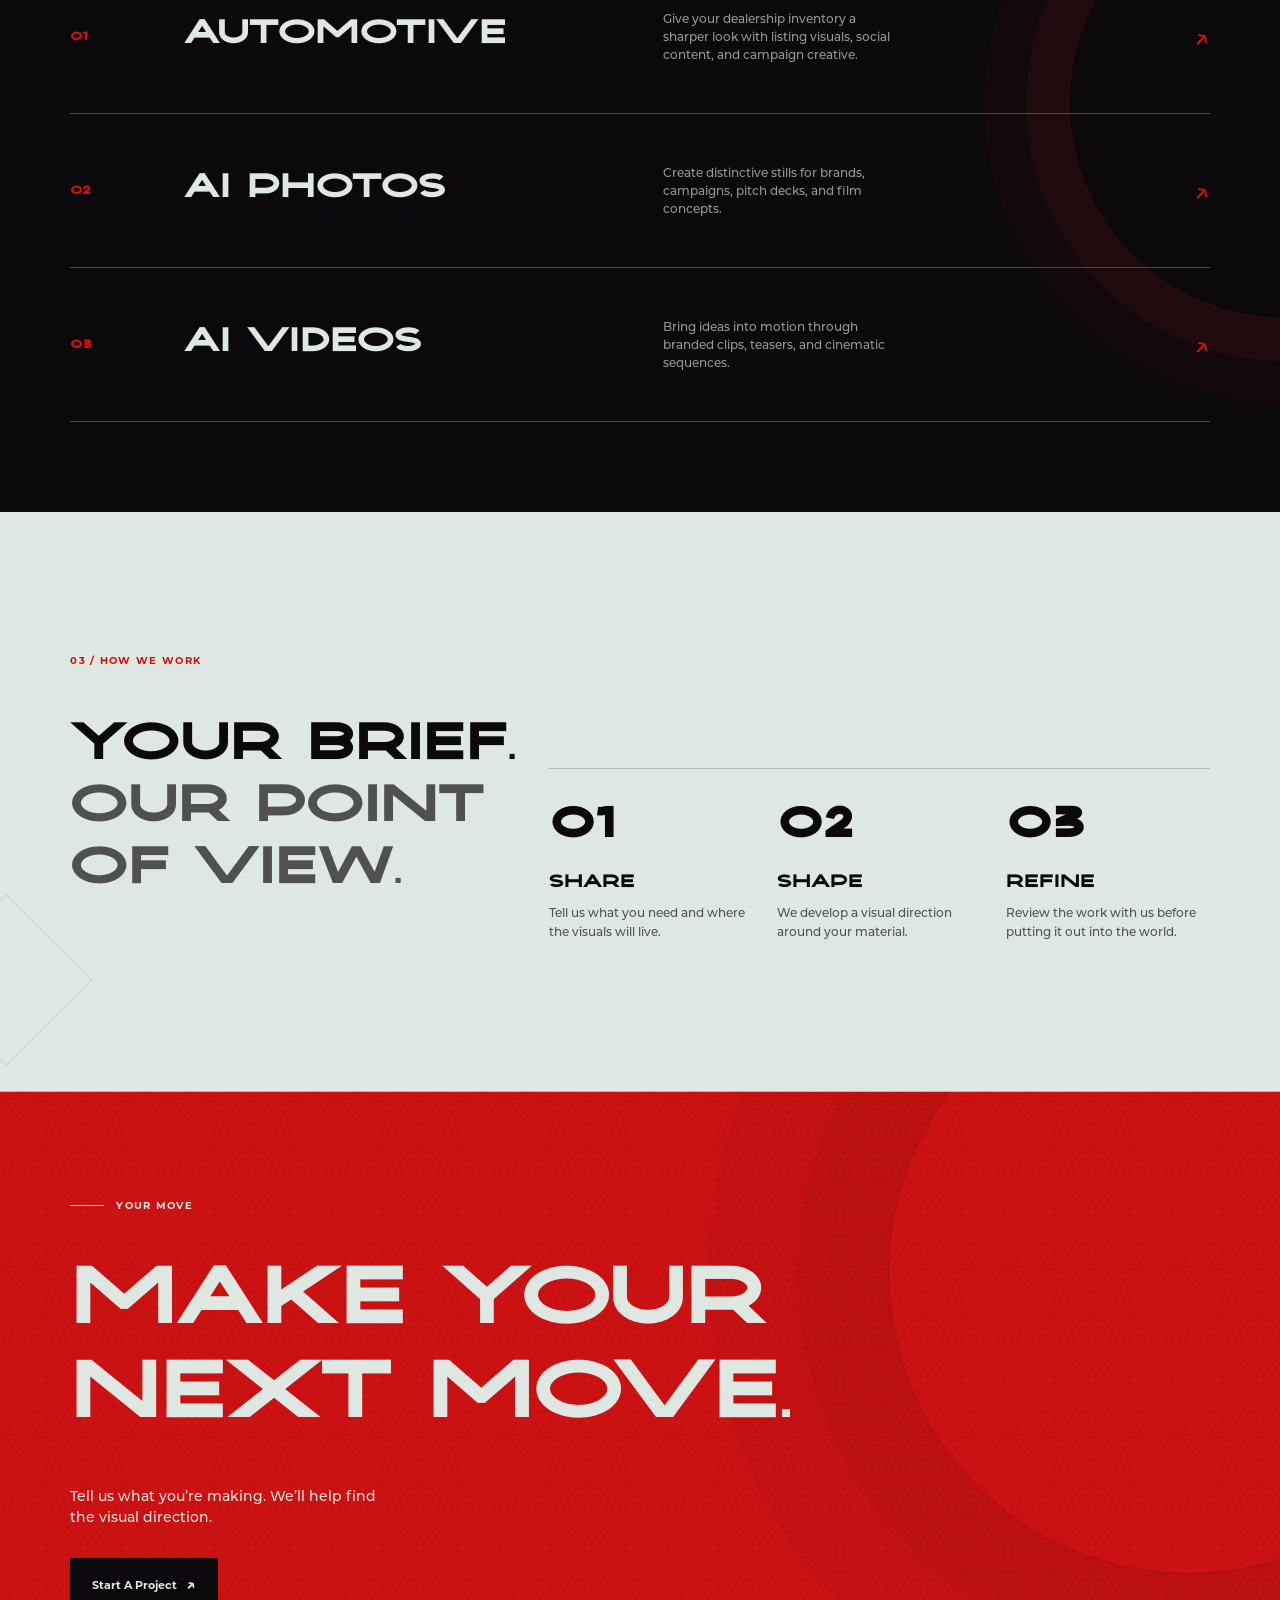
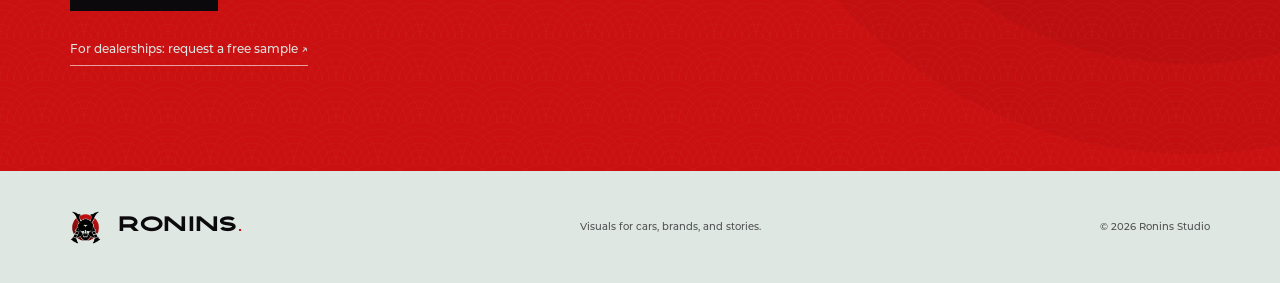
==== commit 7296a2a0: "Apply official Ronins logo, Nikea and Montserrat fonts, and brand palette" ====
--- a/index.html
+++ b/index.html
@@ -1,114 +1,112 @@
-<!DOCTYPE html>
-<html lang="en">
-<head>
-  <meta charset="UTF-8">
-  <meta name="viewport" content="width=device-width, initial-scale=1.0">
-  <meta name="description" content="Ronins creates AI-assisted photos and videos for dealerships, brands, and filmmakers. Explore our services or request an automotive sample.">
-  <title>Ronins — Visuals, with intent.</title>
-  <link rel="preconnect" href="https://fonts.googleapis.com">
-  <link rel="preconnect" href="https://fonts.gstatic.com" crossorigin>
-  <link href="https://fonts.googleapis.com/css2?family=Barlow+Condensed:wght@400;500;600;700;800&family=DM+Sans:wght@400;500;600;700&display=swap" rel="stylesheet">
-  <link rel="stylesheet" href="style.css">
-</head>
-<body>
-  <div class="grain" aria-hidden="true"></div>
-  <header class="site-header">
-    <a class="brand" href="#top" aria-label="Ronins home">
-      <span class="brand-mark" aria-hidden="true">
-        <img src="assets/vecteezy_samurai-silhouette-logo-in-front-of-red-moon-vector_33093844.svg" alt="Samurai logo" width="31" height="31">
-      </span>
-      <span class="brand-name">RONINS<span class="brand-dot">.</span></span>
-    </a>
-    <nav class="main-nav" aria-label="Main navigation">
-      <a href="#work">What We Do</a>
-      <a href="#approach">Why Ronins</a>
-      <a href="#contact">Contact Us</a>
-    </nav>
-    <a class="header-link" href="contact.html">Start A Project <span aria-hidden="true">↗</span></a>
-  </header>
-
-  <main id="top">
-    <section class="hero section-pad">
-      <div class="hero-copy reveal">
-        <p class="eyebrow"><span class="eyebrow-line"></span> Independent AI studio / Est. 2024</p>
-        <h1>AI, with<br><em>intent.</em></h1>
-        <p class="hero-intro">Striking photos and videos for the cars you sell, the brands you build, and the stories you tell.</p>
-        <div class="hero-actions">
-          <a class="button button-red" href="#work">Explore Our Services <span aria-hidden="true">↗</span></a>
-          <a class="text-link work-link" href="automotive.html#sample">Get an automotive sample <span aria-hidden="true">↗</span></a>
-        </div>
-      </div>
-      <div class="hero-art reveal reveal-delay" aria-label="Abstract red and black composition">
-        <div class="art-vertical">R / 01</div>
-        <img class="hero-logo" src="assets/vecteezy_samurai-silhouette-logo-in-front-of-red-moon-vector_33093844.svg" alt="Samurai warrior silhouette in front of a red moon">
-        <div class="art-caption"><span>Forge with intent.</span><span>Keep it human.</span></div>
-        <div class="art-code">RONINS<br>AI STUDIO<br></div>
-      </div>
-    </section>
-
-    <section class="statement section-pad" id="approach">
-      <div class="section-kicker">01 / The point</div>
-      <div class="statement-content">
-        <h2>A clear idea.<br><span>A stronger image.</span></h2>
-        <p>We combine AI tools with creative direction to make visuals with a purpose. From dealership inventory to brand campaigns and film concepts, we start with what makes your project distinct and build the imagery around it.</p>
-      </div>
-    </section>
-
-    <section class="services section-pad" id="work">
-      <div class="services-head">
-        <div class="section-kicker">02 / What we do</div>
-        <p>Choose the service that fits your next move. We’ll shape the visuals around your brief.</p>
-      </div>
-      <div class="service-list">
-        <a class="service-item" href="automotive.html">
-          <span class="service-number">01</span>
-          <h3>Automotive</h3>
-          <p>Give your dealership inventory a sharper look with listing visuals, social content, and campaign creative.</p>
-          <span class="service-arrow" aria-hidden="true">↗</span>
-        </a>
-        <a class="service-item" href="contact.html?service=AI%20photos">
-          <span class="service-number">02</span>
-          <h3>AI photos</h3>
-          <p>Create distinctive stills for brands, campaigns, pitch decks, and film concepts.</p>
-          <span class="service-arrow" aria-hidden="true">↗</span>
-        </a>
-        <a class="service-item" href="contact.html?service=AI%20videos">
-          <span class="service-number">03</span>
-          <h3>AI videos</h3>
-          <p>Bring ideas into motion through branded clips, teasers, and cinematic sequences.</p>
-          <span class="service-arrow" aria-hidden="true">↗</span>
-        </a>
-      </div>
-    </section>
-
-    <section class="proof section-pad" aria-label="How we work">
-      <div class="proof-intro">
-        <div class="section-kicker">03 / How we work</div>
-        <h2>Your brief.<br><span>Our point of view.</span></h2>
-      </div>
-      <div class="proof-grid">
-        <div class="stat"><strong>01</strong><h3>Share</h3><p>Tell us what you need and where the visuals will live.</p></div>
-        <div class="stat"><strong>02</strong><h3>Shape</h3><p>We develop a visual direction around your material.</p></div>
-        <div class="stat"><strong>03</strong><h3>Refine</h3><p>Review the work with us before putting it out into the world.</p></div>
-      </div>
-    </section>
-
-    <section class="contact section-pad" id="contact">
-      <div class="contact-content">
-        <p class="eyebrow"><span class="eyebrow-line"></span> Your move</p>
-        <h2>Make your<br>next move.</h2>
-        <p>Tell us what you’re making. We’ll help find the visual direction.</p>
-        <a class="button button-black" href="contact.html">Start A Project <span>↗</span></a>
-        <a class="contact-sample-link" href="automotive.html#sample">For dealerships: request a free sample <span aria-hidden="true">↗</span></a>
-      </div>
-    </section>
-  </main>
-
-  <footer class="site-footer section-pad">
-    <a class="brand" href="#top" aria-label="Ronins home"><span class="brand-mark" aria-hidden="true"><img src="assets/vecteezy_samurai-silhouette-logo-in-front-of-red-moon-vector_33093844.svg" alt="" width="31" height="31"></span><span class="brand-name">RONINS<span class="brand-dot">.</span></span></a>
-    <p>Visuals for cars, brands, and stories.</p>
-    <p>© 2026 Ronins Studio</p>
-  </footer>
-  <script src="script.js"></script>
-</body>
-</html>
+<!DOCTYPE html>
+<html lang="en">
+<head>
+  <meta charset="UTF-8">
+  <meta name="viewport" content="width=device-width, initial-scale=1.0">
+  <meta name="description" content="Ronins creates AI-assisted photos and videos for dealerships, brands, and filmmakers. Explore our services or request an automotive sample.">
+  <title>Ronins — Visuals, with intent.</title>
+  <link rel="stylesheet" href="style.css">
+  <link rel="stylesheet" href="brand.css">
+</head>
+<body>
+  <div class="grain" aria-hidden="true"></div>
+  <header class="site-header">
+    <a class="brand" href="#top" aria-label="Ronins home">
+      <span class="brand-mark" aria-hidden="true">
+        <img src="assets/ronins-mark.png" alt="Samurai logo" width="31" height="31">
+      </span>
+      <span class="brand-name">RONINS<span class="brand-dot">.</span></span>
+    </a>
+    <nav class="main-nav" aria-label="Main navigation">
+      <a href="#work">What We Do</a>
+      <a href="#approach">Why Ronins</a>
+      <a href="#contact">Contact Us</a>
+    </nav>
+    <a class="header-link" href="contact.html">Start A Project <span aria-hidden="true">↗</span></a>
+  </header>
+
+  <main id="top">
+    <section class="hero section-pad">
+      <div class="hero-copy reveal">
+        <p class="eyebrow"><span class="eyebrow-line"></span> Independent AI studio / Est. 2024</p>
+        <h1>AI, with<br><em>intent.</em></h1>
+        <p class="hero-intro">Striking photos and videos for the cars you sell, the brands you build, and the stories you tell.</p>
+        <div class="hero-actions">
+          <a class="button button-red" href="#work">Explore Our Services <span aria-hidden="true">↗</span></a>
+          <a class="text-link work-link" href="automotive.html#sample">Get an automotive sample <span aria-hidden="true">↗</span></a>
+        </div>
+      </div>
+      <div class="hero-art reveal reveal-delay" aria-label="Abstract red and black composition">
+        <div class="art-vertical">R / 01</div>
+        <img class="hero-logo" src="assets/ronins-light.png" alt="Official Ronins helmet logo and wordmark">
+        <div class="art-caption"><span>Forge with intent.</span><span>Keep it human.</span></div>
+        <div class="art-code">RONINS<br>AI STUDIO<br></div>
+      </div>
+    </section>
+
+    <section class="statement section-pad" id="approach">
+      <div class="section-kicker">01 / The point</div>
+      <div class="statement-content">
+        <h2>A clear idea.<br><span>A stronger image.</span></h2>
+        <p>We combine AI tools with creative direction to make visuals with a purpose. From dealership inventory to brand campaigns and film concepts, we start with what makes your project distinct and build the imagery around it.</p>
+      </div>
+    </section>
+
+    <section class="services section-pad" id="work">
+      <div class="services-head">
+        <div class="section-kicker">02 / What we do</div>
+        <p>Choose the service that fits your next move. We’ll shape the visuals around your brief.</p>
+      </div>
+      <div class="service-list">
+        <a class="service-item" href="automotive.html">
+          <span class="service-number">01</span>
+          <h3>Automotive</h3>
+          <p>Give your dealership inventory a sharper look with listing visuals, social content, and campaign creative.</p>
+          <span class="service-arrow" aria-hidden="true">↗</span>
+        </a>
+        <a class="service-item" href="contact.html?service=AI%20photos">
+          <span class="service-number">02</span>
+          <h3>AI photos</h3>
+          <p>Create distinctive stills for brands, campaigns, pitch decks, and film concepts.</p>
+          <span class="service-arrow" aria-hidden="true">↗</span>
+        </a>
+        <a class="service-item" href="contact.html?service=AI%20videos">
+          <span class="service-number">03</span>
+          <h3>AI videos</h3>
+          <p>Bring ideas into motion through branded clips, teasers, and cinematic sequences.</p>
+          <span class="service-arrow" aria-hidden="true">↗</span>
+        </a>
+      </div>
+    </section>
+
+    <section class="proof section-pad" aria-label="How we work">
+      <div class="proof-intro">
+        <div class="section-kicker">03 / How we work</div>
+        <h2>Your brief.<br><span>Our point of view.</span></h2>
+      </div>
+      <div class="proof-grid">
+        <div class="stat"><strong>01</strong><h3>Share</h3><p>Tell us what you need and where the visuals will live.</p></div>
+        <div class="stat"><strong>02</strong><h3>Shape</h3><p>We develop a visual direction around your material.</p></div>
+        <div class="stat"><strong>03</strong><h3>Refine</h3><p>Review the work with us before putting it out into the world.</p></div>
+      </div>
+    </section>
+
+    <section class="contact section-pad" id="contact">
+      <div class="contact-content">
+        <p class="eyebrow"><span class="eyebrow-line"></span> Your move</p>
+        <h2>Make your<br>next move.</h2>
+        <p>Tell us what you’re making. We’ll help find the visual direction.</p>
+        <a class="button button-black" href="contact.html">Start A Project <span>↗</span></a>
+        <a class="contact-sample-link" href="automotive.html#sample">For dealerships: request a free sample <span aria-hidden="true">↗</span></a>
+      </div>
+    </section>
+  </main>
+
+  <footer class="site-footer section-pad">
+    <a class="brand" href="#top" aria-label="Ronins home"><span class="brand-mark" aria-hidden="true"><img src="assets/ronins-mark.png" alt="" width="31" height="31"></span><span class="brand-name">RONINS<span class="brand-dot">.</span></span></a>
+    <p>Visuals for cars, brands, and stories.</p>
+    <p>© 2026 Ronins Studio</p>
+  </footer>
+  <script src="script.js"></script>
+</body>
+</html>
--- a/brand.css
+++ b/brand.css
@@ -0,0 +1,64 @@
+@font-face { font-family: Nikea; src: url("assets/nikea.otf") format("opentype"); font-weight: 400 900; font-style: normal; font-display: swap; }
+@font-face { font-family: Montserrat; src: url("assets/montserrat-medium.otf") format("opentype"); font-weight: 400 600; font-style: normal; font-display: swap; }
+@font-face { font-family: Montserrat; src: url("assets/montserrat-bold.otf") format("opentype"); font-weight: 700 800; font-style: normal; font-display: swap; }
+@font-face { font-family: Montserrat; src: url("assets/montserrat-black.otf") format("opentype"); font-weight: 900; font-style: normal; font-display: swap; }
+:root {
+  --red: #ca1011; --red-deep: #521112; --black: #0c090d; --black-2: #21191d;
+  --white: #dfe7e3; --paper: #dfe7e3; --ink: var(--black);
+  --muted: rgba(12,9,13,.68); --line: rgba(12,9,13,.2);
+  --display: Nikea, Montserrat, sans-serif; --body: Montserrat, Arial, sans-serif;
+}
+body { background-color: var(--paper); background-image: none; }
+.grain { opacity: .022; }
+.brand { font-size: 21px; letter-spacing: .02em; }
+.brand-mark { width: 38px; height: 40px; }
+.hero h1 { font-size: clamp(48px, 6.8vw, 100px); line-height: 1.12; letter-spacing: -.035em; }
+.hero-art { background: var(--red-deep); }
+.hero-art:before, .auto-art {
+  background-image: url("assets/waves.svg");
+  background-size: 84px 42px;
+}
+.hero-art:before { opacity: .28; }
+.hero-art:after { border-color: rgba(223,231,227,.15); }
+.hero-logo { width: 70%; left: 15%; top: 8%; max-height: 70%; object-fit: contain; filter: none; }
+.art-caption { font-size: clamp(16px, 1.8vw, 26px); line-height: 1.3; max-width: 70%; }
+.art-caption span:last-child { color: var(--white); opacity: .65; }
+.statement h2, .proof h2 { font-size: clamp(30px, 4.1vw, 62px); line-height: 1.18; }
+.service-item h3 { font-size: clamp(24px, 2.65vw, 42px); line-height: 1.2; overflow-wrap: anywhere; }
+.service-item { grid-template-columns: 10% 42% 38% 10%; }
+.services:after { border-color: rgba(202,16,17,.28); box-shadow: 0 0 0 42px rgba(82,17,18,.2), 0 0 0 84px rgba(82,17,18,.1); }
+.proof-grid .stat strong { font-size: clamp(34px, 4vw, 60px); line-height: 1; }
+.proof-grid .stat h3 { font-size: 18px; }
+.contact h2 { font-size: clamp(40px, 6.4vw, 94px); line-height: 1.15; }
+.contact:after { background: url("assets/waves.svg"); background-size: 84px 42px; opacity: .16; }
+.form-intro h1 { font-size: clamp(36px, 4vw, 60px); line-height: 1.2; }
+.auto-hero h1 { font-size: clamp(36px, 4.8vw, 74px); line-height: 1.2; }
+.auto-art { background-color: var(--red-deep); }
+.auto-art-word { font-size: clamp(38px, 4.9vw, 74px); line-height: 1.15; }
+.auto-art-word em { color: var(--white); }
+.automotive-page h2 { font-size: clamp(30px, 3.4vw, 52px); line-height: 1.2; }
+.auto-grid h3 { font-size: 23px; line-height: 1.25; }
+.project-form label { font-size: 11px; line-height: 1.5; }
+.project-form input, .project-form select, .project-form textarea { font-size: 16px; }
+.form-status.success { color: #225a39; }
+@media(max-width:800px) {
+  .brand { font-size: 18px; }
+  .hero h1 { font-size: clamp(40px, 9vw, 72px); }
+  .hero-art { min-height: 510px; }
+  .service-item { grid-template-columns: 10% minmax(0,1fr) 10%; }
+  .service-item h3 { font-size: clamp(20px, 5vw, 32px); }
+  .statement h2, .proof h2 { font-size: clamp(28px, 6.8vw, 48px); }
+  .contact h2 { font-size: clamp(32px, 8vw, 64px); }
+  .art-caption { font-size: 20px; }
+  .auto-hero h1 { font-size: clamp(28px, 6.8vw, 52px); }
+  .auto-art-word { font-size: clamp(38px, 9vw, 66px); }
+  .auto-grid h3 { font-size: 21px; }
+  .form-intro h1 { font-size: clamp(28px, 7.2vw, 50px); }
+}
+@media(max-width:430px) {
+  .hero-art { min-height: 430px; }
+  .hero-logo { width: 72%; left: 14%; top: 8%; }
+  .art-caption { font-size: 15px; bottom: 28px; }
+  .art-code { font-size: 7px; }
+  .brand-mark { width: 31px; height: 33px; }
+}
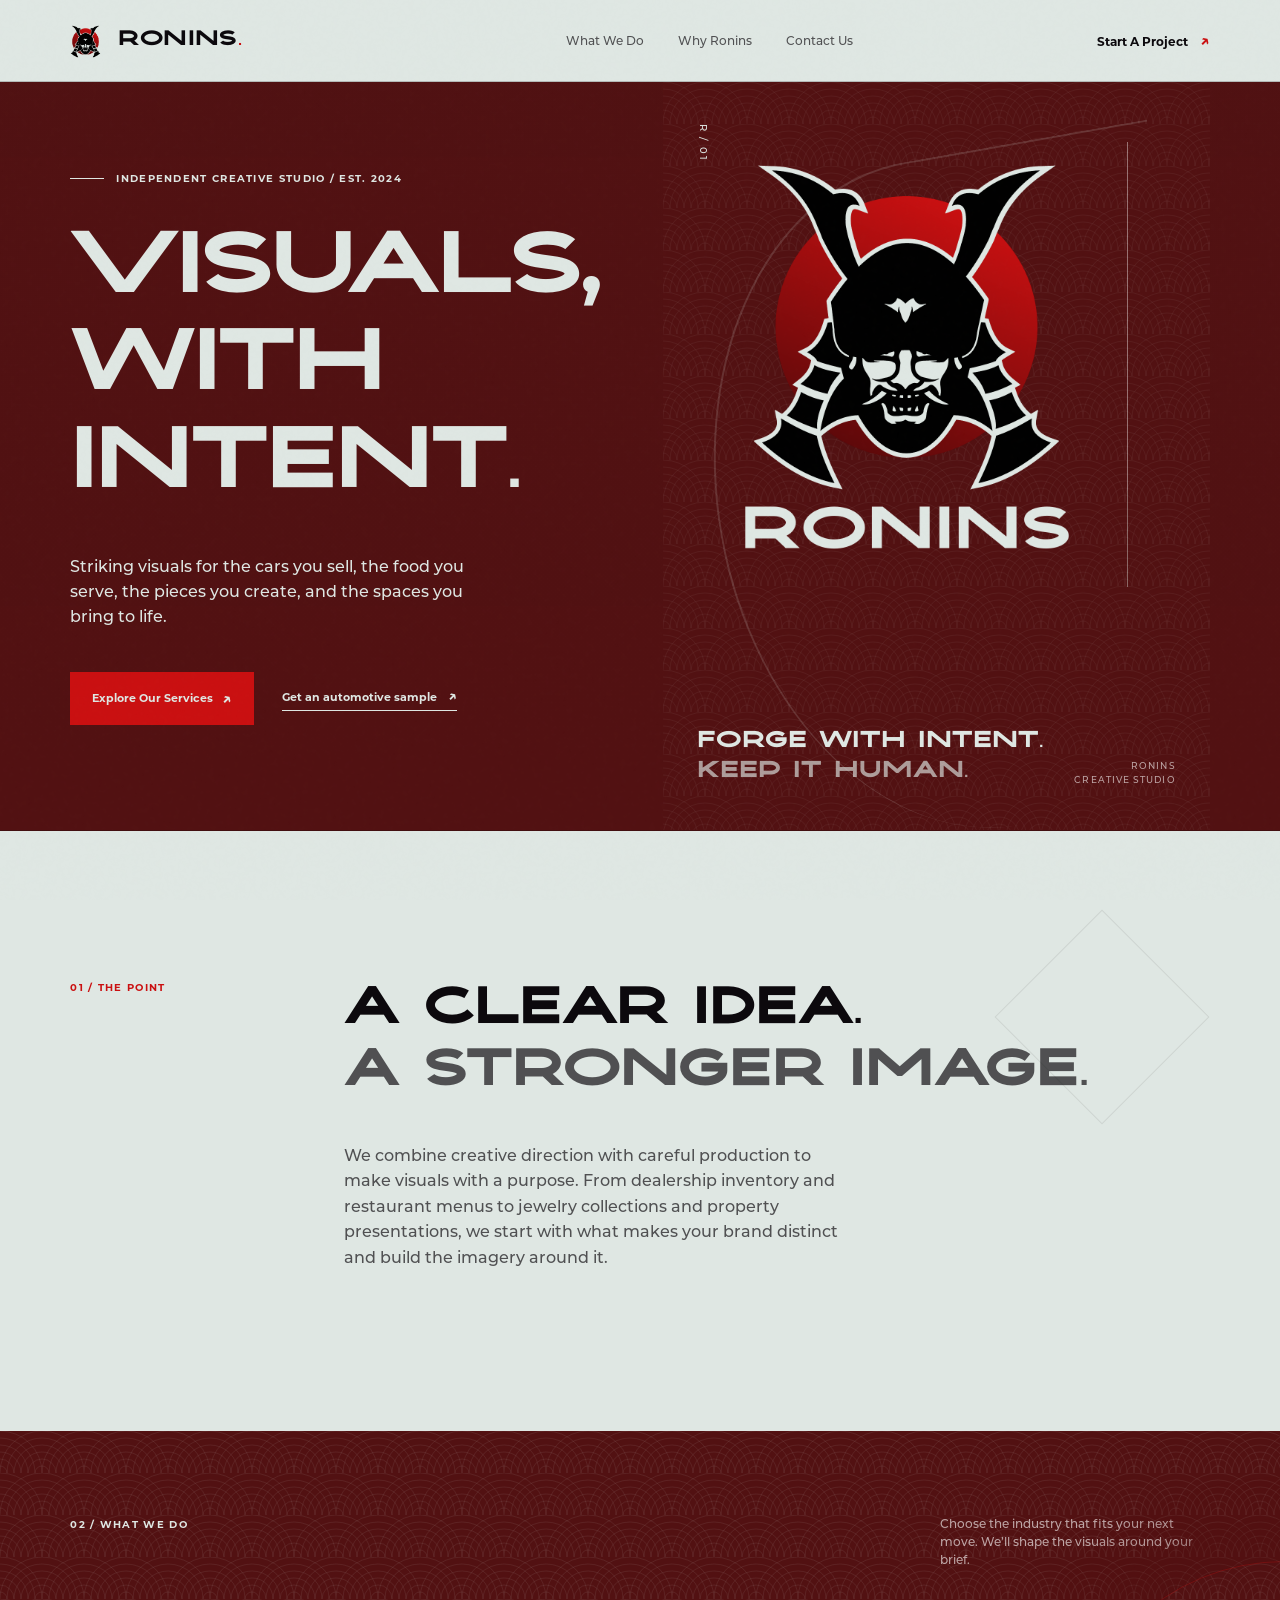
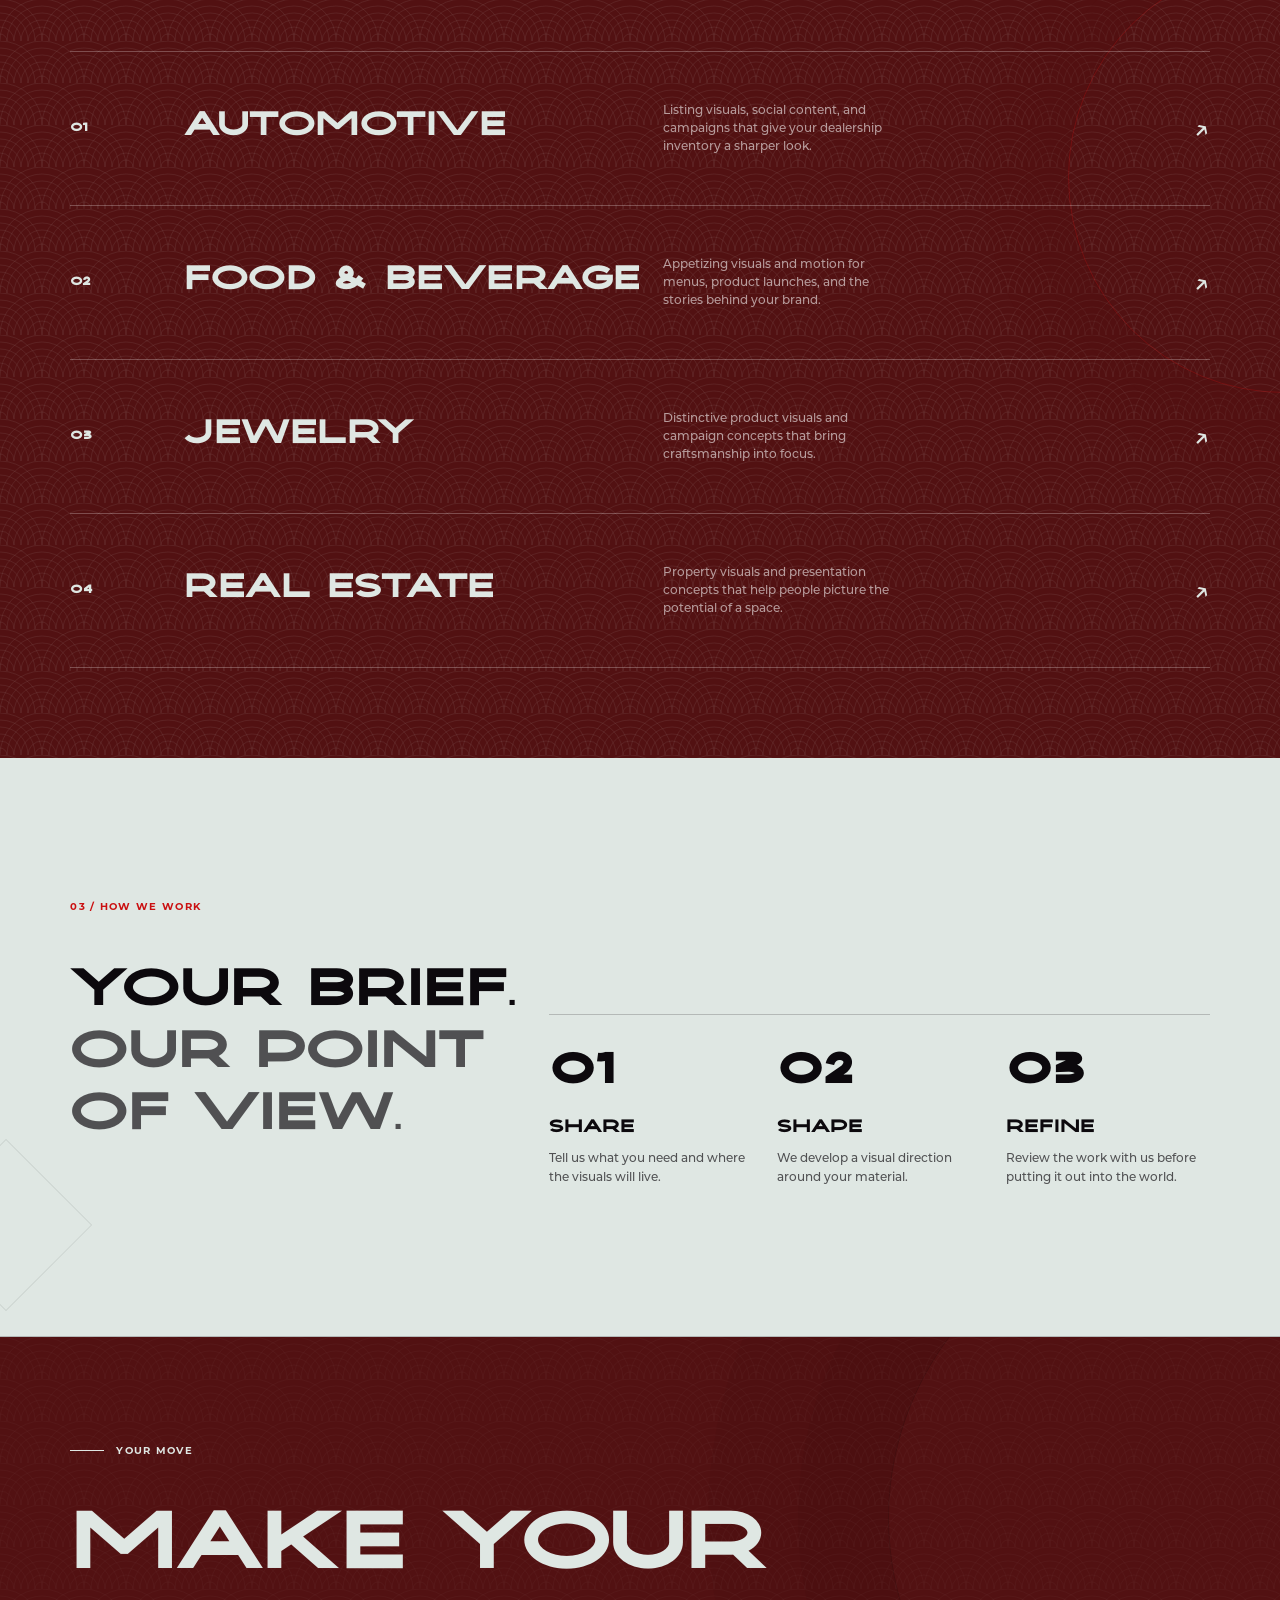
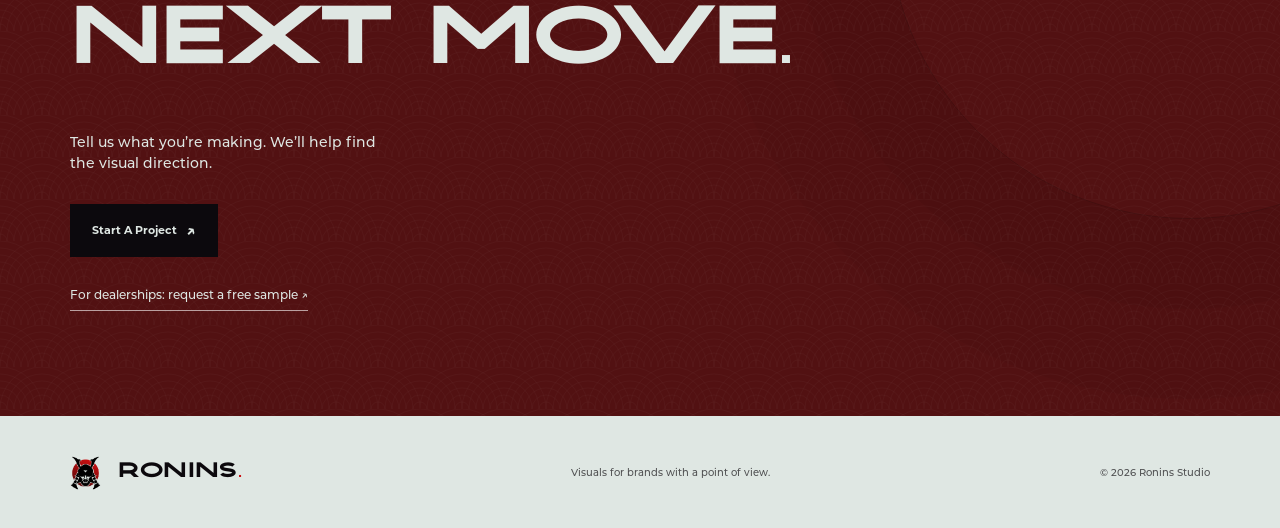
==== commit f6142251: "Organize Ronins by industry and emphasize patterned dark red branding" ====
--- a/index.html
+++ b/index.html
@@ -3,7 +3,7 @@
 <head>
   <meta charset="UTF-8">
   <meta name="viewport" content="width=device-width, initial-scale=1.0">
-  <meta name="description" content="Ronins creates AI-assisted photos and videos for dealerships, brands, and filmmakers. Explore our services or request an automotive sample.">
+  <meta name="description" content="Ronins creates photos and videos for dealerships, brands, and filmmakers. Explore our services or request an automotive sample.">
   <title>Ronins — Visuals, with intent.</title>
   <link rel="stylesheet" href="style.css">
   <link rel="stylesheet" href="brand.css">
@@ -28,9 +28,9 @@
   <main id="top">
     <section class="hero section-pad">
       <div class="hero-copy reveal">
-        <p class="eyebrow"><span class="eyebrow-line"></span> Independent AI studio / Est. 2024</p>
-        <h1>AI, with<br><em>intent.</em></h1>
-        <p class="hero-intro">Striking photos and videos for the cars you sell, the brands you build, and the stories you tell.</p>
+        <p class="eyebrow"><span class="eyebrow-line"></span> Independent creative studio / Est. 2024</p>
+        <h1>Visuals, with<br><em>intent.</em></h1>
+        <p class="hero-intro">Striking visuals for the cars you sell, the food you serve, the pieces you create, and the spaces you bring to life.</p>
         <div class="hero-actions">
           <a class="button button-red" href="#work">Explore Our Services <span aria-hidden="true">↗</span></a>
           <a class="text-link work-link" href="automotive.html#sample">Get an automotive sample <span aria-hidden="true">↗</span></a>
@@ -40,7 +40,7 @@
         <div class="art-vertical">R / 01</div>
         <img class="hero-logo" src="assets/ronins-light.png" alt="Official Ronins helmet logo and wordmark">
         <div class="art-caption"><span>Forge with intent.</span><span>Keep it human.</span></div>
-        <div class="art-code">RONINS<br>AI STUDIO<br></div>
+        <div class="art-code">RONINS<br>CREATIVE STUDIO<br></div>
       </div>
     </section>
 
@@ -48,34 +48,20 @@
       <div class="section-kicker">01 / The point</div>
       <div class="statement-content">
         <h2>A clear idea.<br><span>A stronger image.</span></h2>
-        <p>We combine AI tools with creative direction to make visuals with a purpose. From dealership inventory to brand campaigns and film concepts, we start with what makes your project distinct and build the imagery around it.</p>
+        <p>We combine creative direction with careful production to make visuals with a purpose. From dealership inventory and restaurant menus to jewelry collections and property presentations, we start with what makes your brand distinct and build the imagery around it.</p>
       </div>
     </section>
 
     <section class="services section-pad" id="work">
       <div class="services-head">
         <div class="section-kicker">02 / What we do</div>
-        <p>Choose the service that fits your next move. We’ll shape the visuals around your brief.</p>
+        <p>Choose the industry that fits your next move. We’ll shape the visuals around your brief.</p>
       </div>
       <div class="service-list">
-        <a class="service-item" href="automotive.html">
-          <span class="service-number">01</span>
-          <h3>Automotive</h3>
-          <p>Give your dealership inventory a sharper look with listing visuals, social content, and campaign creative.</p>
-          <span class="service-arrow" aria-hidden="true">↗</span>
-        </a>
-        <a class="service-item" href="contact.html?service=AI%20photos">
-          <span class="service-number">02</span>
-          <h3>AI photos</h3>
-          <p>Create distinctive stills for brands, campaigns, pitch decks, and film concepts.</p>
-          <span class="service-arrow" aria-hidden="true">↗</span>
-        </a>
-        <a class="service-item" href="contact.html?service=AI%20videos">
-          <span class="service-number">03</span>
-          <h3>AI videos</h3>
-          <p>Bring ideas into motion through branded clips, teasers, and cinematic sequences.</p>
-          <span class="service-arrow" aria-hidden="true">↗</span>
-        </a>
+        <a class="service-item" href="automotive.html"><span class="service-number">01</span><h3>Automotive</h3><p>Listing visuals, social content, and campaigns that give your dealership inventory a sharper look.</p><span class="service-arrow" aria-hidden="true">↗</span></a>
+        <a class="service-item" href="food-beverage.html"><span class="service-number">02</span><h3>Food &amp; Beverage</h3><p>Appetizing visuals and motion for menus, product launches, and the stories behind your brand.</p><span class="service-arrow" aria-hidden="true">↗</span></a>
+        <a class="service-item" href="jewelry.html"><span class="service-number">03</span><h3>Jewelry</h3><p>Distinctive product visuals and campaign concepts that bring craftsmanship into focus.</p><span class="service-arrow" aria-hidden="true">↗</span></a>
+        <a class="service-item" href="real-estate.html"><span class="service-number">04</span><h3>Real Estate</h3><p>Property visuals and presentation concepts that help people picture the potential of a space.</p><span class="service-arrow" aria-hidden="true">↗</span></a>
       </div>
     </section>
 
@@ -104,9 +90,10 @@
 
   <footer class="site-footer section-pad">
     <a class="brand" href="#top" aria-label="Ronins home"><span class="brand-mark" aria-hidden="true"><img src="assets/ronins-mark.png" alt="" width="31" height="31"></span><span class="brand-name">RONINS<span class="brand-dot">.</span></span></a>
-    <p>Visuals for cars, brands, and stories.</p>
+    <p>Visuals for brands with a point of view.</p>
     <p>© 2026 Ronins Studio</p>
   </footer>
   <script src="script.js"></script>
 </body>
 </html>
+
--- a/brand.css
+++ b/brand.css
@@ -11,6 +11,21 @@
 body { background-color: var(--paper); background-image: none; }
 .grain { opacity: .022; }
 .brand { font-size: 21px; letter-spacing: .02em; }
+.services, .auto-process { background-color: var(--red-deep); background-image: linear-gradient(rgba(82,17,18,.58),rgba(82,17,18,.58)), url("assets/waves.svg"); background-size: auto, 84px 42px; }
+.service-item h3 { padding-right: 20px; }
+.services .section-kicker, .service-number, .service-arrow, .auto-process .section-kicker, .auto-process li::marker { color: var(--white); }
+.service-item:hover h3, .service-item:focus-visible h3 { color: var(--white); }
+.service-item:focus-visible { outline-color: var(--white); }
+.contact { background-color: var(--red-deep); }
+.hero { background-color: var(--red-deep); color: var(--white); }
+.hero .eyebrow, .hero .hero-intro { color: var(--white); }
+.hero .eyebrow-line { background: var(--white); }
+.hero h1 em { color: var(--white); }
+.hero .text-link { border-color: var(--white); }
+.hero .text-link span { color: var(--white); }
+.hero h1 { font-size: clamp(38px, 5.7vw, 84px); }
+.industry-logo { width: 80%; max-height: 400px; object-fit: contain; align-self: center; margin: 25px 0; }
+.industry-intro { max-width: 620px; font-size: 15px; line-height: 1.7; margin-bottom: 30px; }
 .brand-mark { width: 38px; height: 40px; }
 .hero h1 { font-size: clamp(48px, 6.8vw, 100px); line-height: 1.12; letter-spacing: -.035em; }
 .hero-art { background: var(--red-deep); }
@@ -43,7 +58,7 @@
 .form-status.success { color: #225a39; }
 @media(max-width:800px) {
   .brand { font-size: 18px; }
-  .hero h1 { font-size: clamp(40px, 9vw, 72px); }
+  .hero h1 { font-size: clamp(32px, 8.8vw, 64px); }
   .hero-art { min-height: 510px; }
   .service-item { grid-template-columns: 10% minmax(0,1fr) 10%; }
   .service-item h3 { font-size: clamp(20px, 5vw, 32px); }
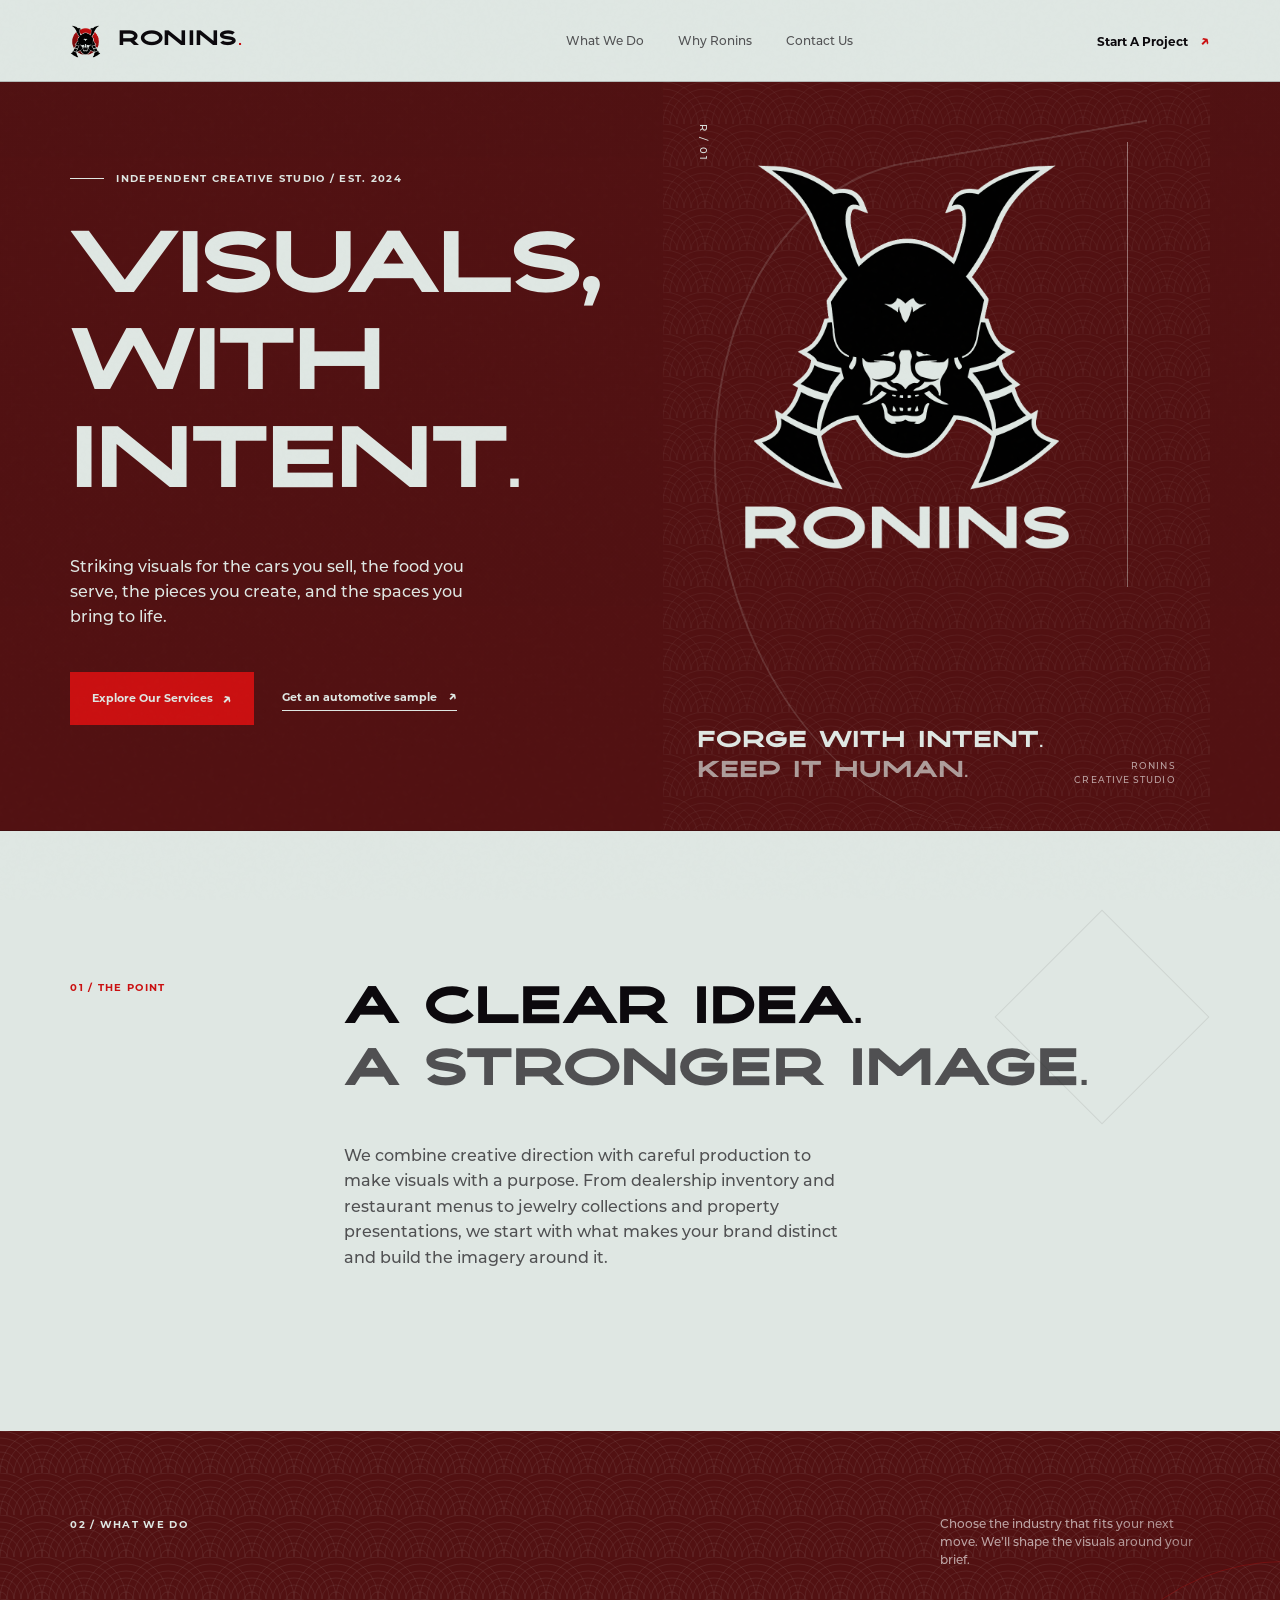
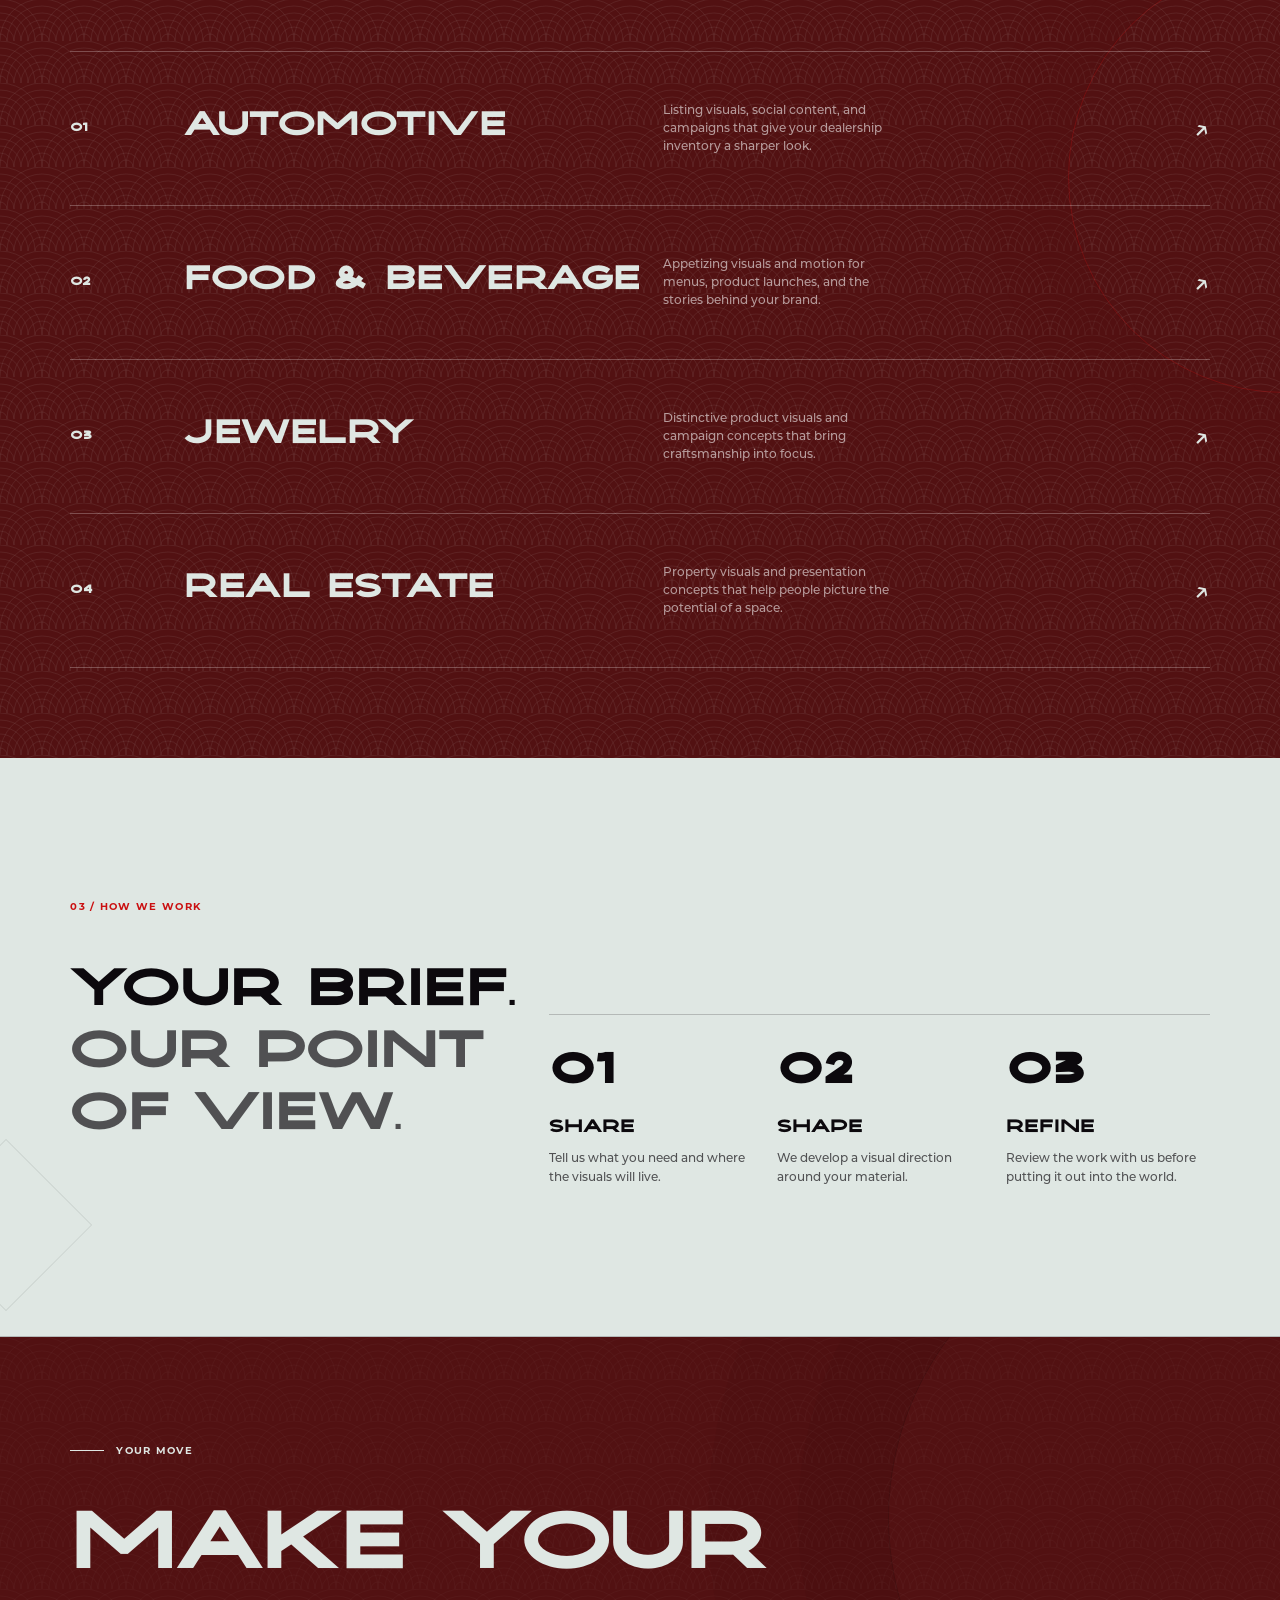
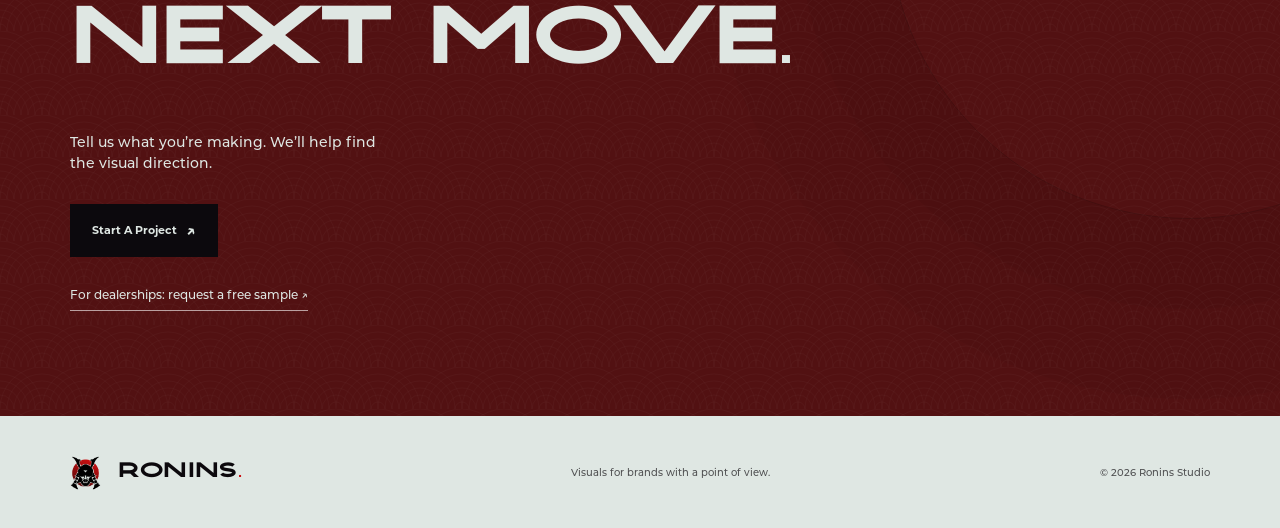
==== commit 0d5d44c7: "Use circle-free Ronins logo on deep red backgrounds" ====
--- a/index.html
+++ b/index.html
@@ -38,7 +38,7 @@
       </div>
       <div class="hero-art reveal reveal-delay" aria-label="Abstract red and black composition">
         <div class="art-vertical">R / 01</div>
-        <img class="hero-logo" src="assets/ronins-light.png" alt="Official Ronins helmet logo and wordmark">
+        <img class="hero-logo" src="assets/ronins-on-deep-red.png" alt="Official Ronins helmet logo and wordmark">
         <div class="art-caption"><span>Forge with intent.</span><span>Keep it human.</span></div>
         <div class="art-code">RONINS<br>CREATIVE STUDIO<br></div>
       </div>
@@ -48,7 +48,7 @@
       <div class="section-kicker">01 / The point</div>
       <div class="statement-content">
         <h2>A clear idea.<br><span>A stronger image.</span></h2>
-        <p>We combine creative direction with careful production to make visuals with a purpose. From dealership inventory and restaurant menus to jewelry collections and property presentations, we start with what makes your brand distinct and build the imagery around it.</p>
+        <p>We combine creative direction with careful production to make visuals with a purpose. From dealership inventory and restaurant menus to jewelry collections and property presentations, we start with what makes your brand distinct and build the imagery around it.</p>
       </div>
     </section>
 
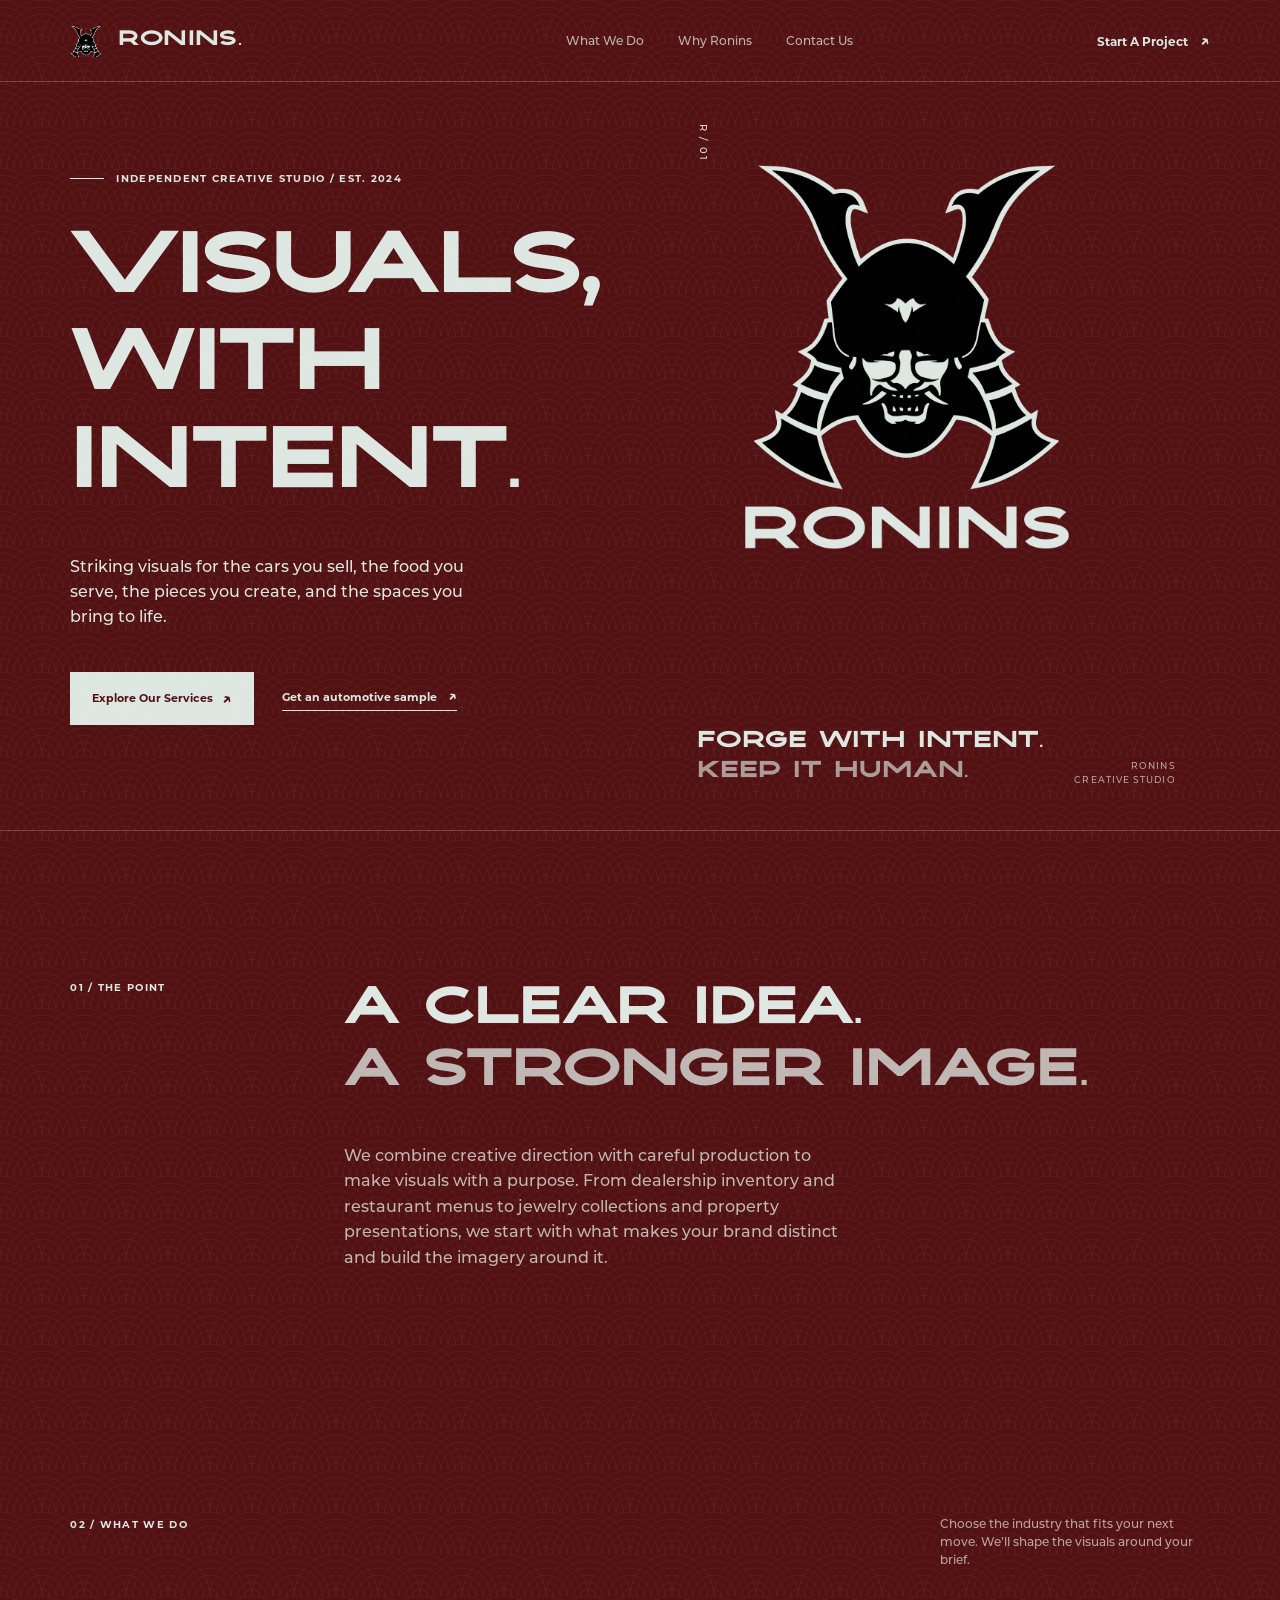
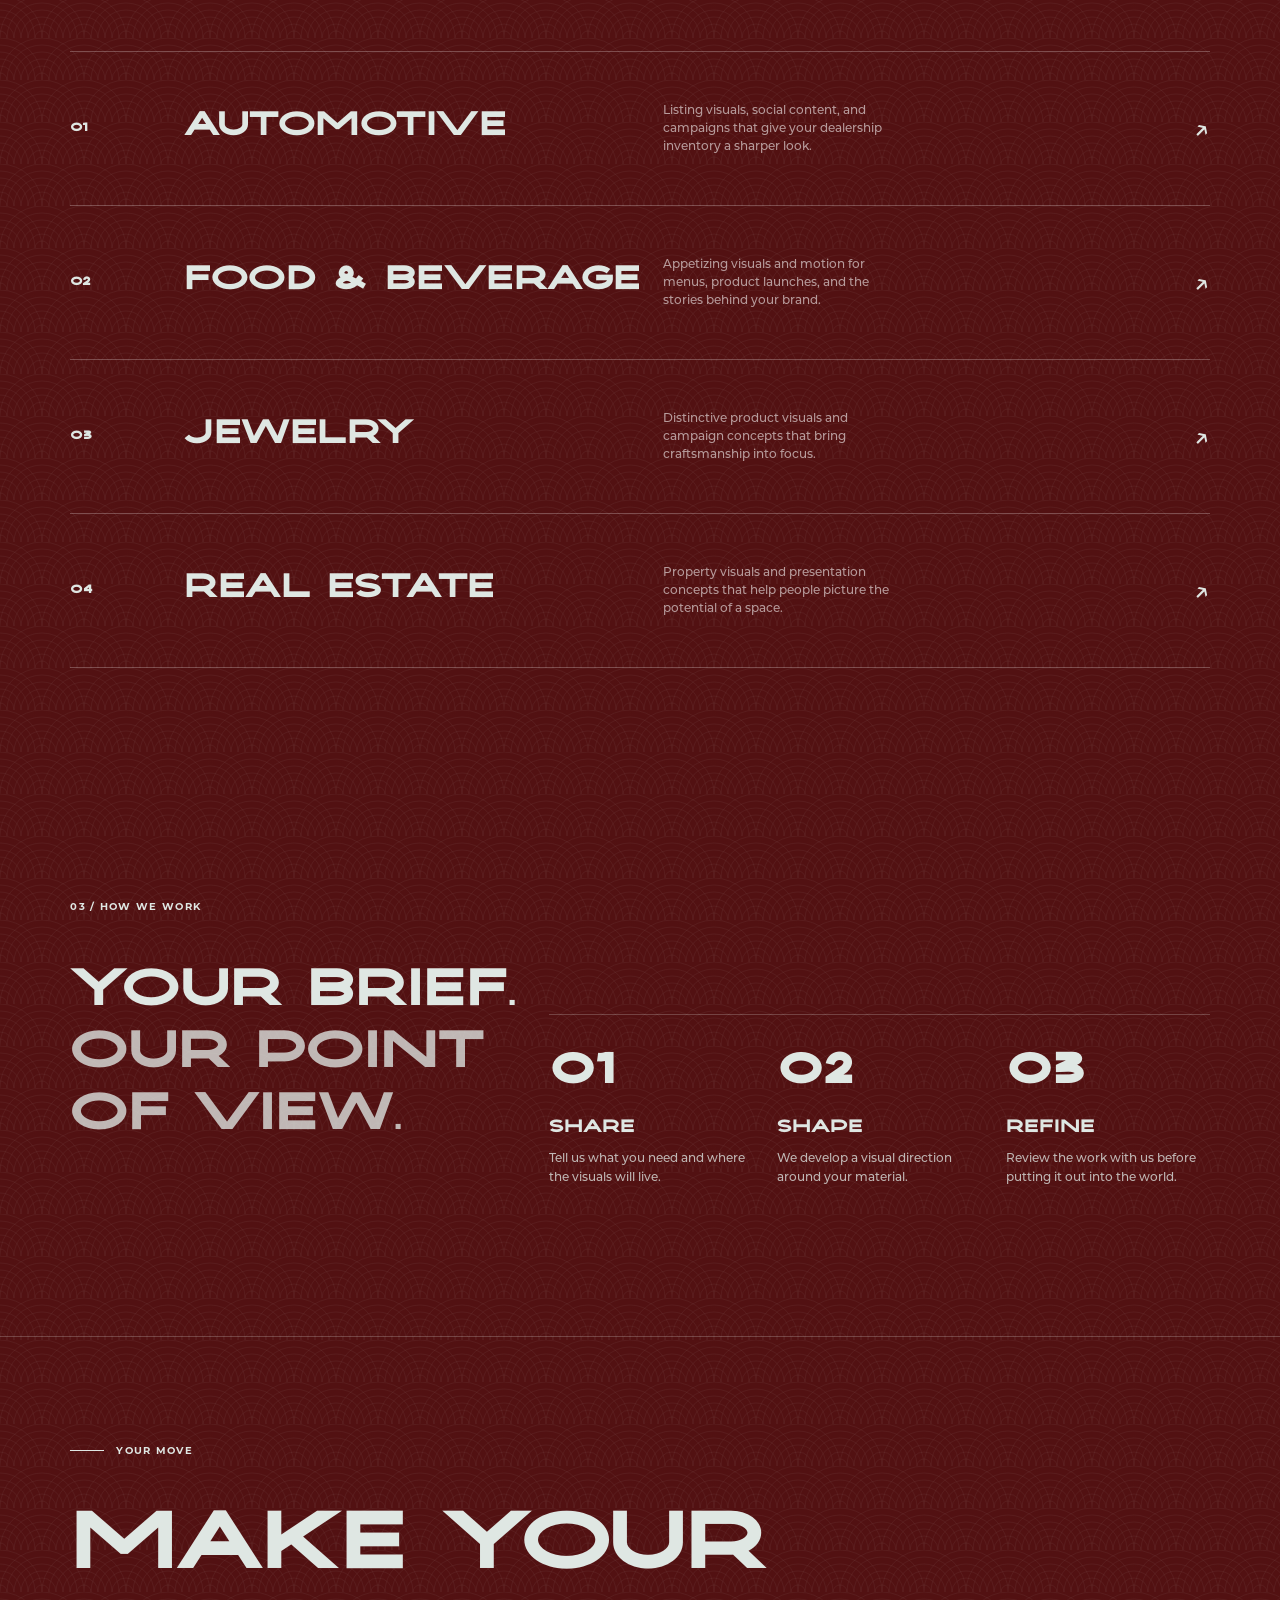
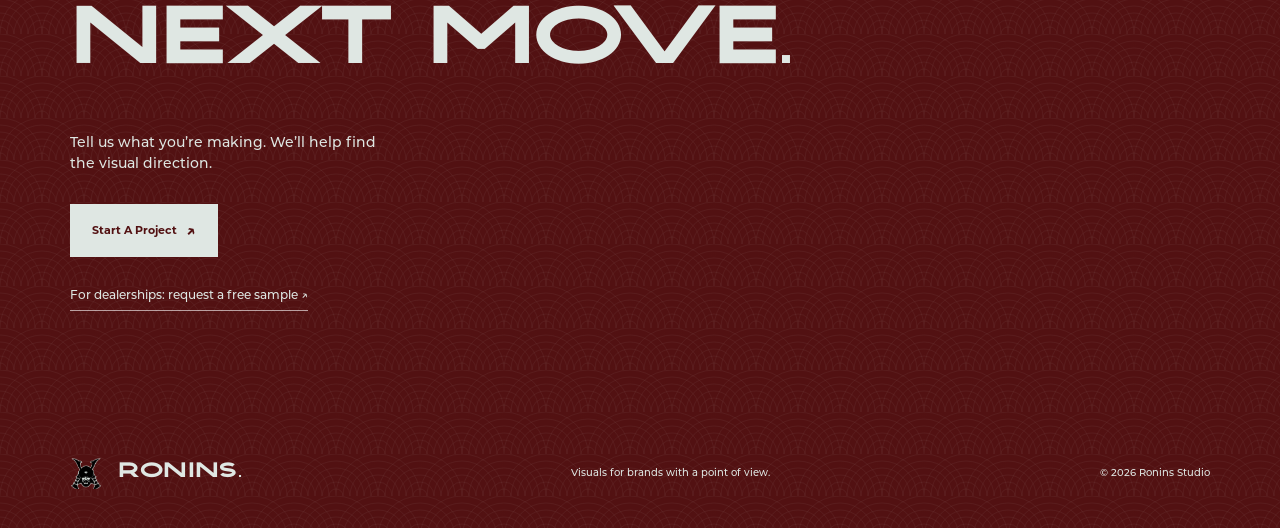
==== commit 7ce429cb: "Unify all pages with deep red waves and remove bright red UI accents" ====
--- a/index.html
+++ b/index.html
@@ -13,7 +13,7 @@
   <header class="site-header">
     <a class="brand" href="#top" aria-label="Ronins home">
       <span class="brand-mark" aria-hidden="true">
-        <img src="assets/ronins-mark.png" alt="Samurai logo" width="31" height="31">
+        <img src="assets/ronins-on-deep-red.png" alt="Samurai logo" width="31" height="31">
       </span>
       <span class="brand-name">RONINS<span class="brand-dot">.</span></span>
     </a>
@@ -89,7 +89,7 @@
   </main>
 
   <footer class="site-footer section-pad">
-    <a class="brand" href="#top" aria-label="Ronins home"><span class="brand-mark" aria-hidden="true"><img src="assets/ronins-mark.png" alt="" width="31" height="31"></span><span class="brand-name">RONINS<span class="brand-dot">.</span></span></a>
+    <a class="brand" href="#top" aria-label="Ronins home"><span class="brand-mark" aria-hidden="true"><img src="assets/ronins-on-deep-red.png" alt="" width="31" height="31"></span><span class="brand-name">RONINS<span class="brand-dot">.</span></span></a>
     <p>Visuals for brands with a point of view.</p>
     <p>© 2026 Ronins Studio</p>
   </footer>
--- a/brand.css
+++ b/brand.css
@@ -1,79 +1,123 @@
-@font-face { font-family: Nikea; src: url("assets/nikea.otf") format("opentype"); font-weight: 400 900; font-style: normal; font-display: swap; }
-@font-face { font-family: Montserrat; src: url("assets/montserrat-medium.otf") format("opentype"); font-weight: 400 600; font-style: normal; font-display: swap; }
-@font-face { font-family: Montserrat; src: url("assets/montserrat-bold.otf") format("opentype"); font-weight: 700 800; font-style: normal; font-display: swap; }
-@font-face { font-family: Montserrat; src: url("assets/montserrat-black.otf") format("opentype"); font-weight: 900; font-style: normal; font-display: swap; }
-:root {
-  --red: #ca1011; --red-deep: #521112; --black: #0c090d; --black-2: #21191d;
-  --white: #dfe7e3; --paper: #dfe7e3; --ink: var(--black);
-  --muted: rgba(12,9,13,.68); --line: rgba(12,9,13,.2);
-  --display: Nikea, Montserrat, sans-serif; --body: Montserrat, Arial, sans-serif;
-}
-body { background-color: var(--paper); background-image: none; }
-.grain { opacity: .022; }
-.brand { font-size: 21px; letter-spacing: .02em; }
-.services, .auto-process { background-color: var(--red-deep); background-image: linear-gradient(rgba(82,17,18,.58),rgba(82,17,18,.58)), url("assets/waves.svg"); background-size: auto, 84px 42px; }
-.service-item h3 { padding-right: 20px; }
-.services .section-kicker, .service-number, .service-arrow, .auto-process .section-kicker, .auto-process li::marker { color: var(--white); }
-.service-item:hover h3, .service-item:focus-visible h3 { color: var(--white); }
-.service-item:focus-visible { outline-color: var(--white); }
-.contact { background-color: var(--red-deep); }
-.hero { background-color: var(--red-deep); color: var(--white); }
-.hero .eyebrow, .hero .hero-intro { color: var(--white); }
-.hero .eyebrow-line { background: var(--white); }
-.hero h1 em { color: var(--white); }
-.hero .text-link { border-color: var(--white); }
-.hero .text-link span { color: var(--white); }
-.hero h1 { font-size: clamp(38px, 5.7vw, 84px); }
-.industry-logo { width: 80%; max-height: 400px; object-fit: contain; align-self: center; margin: 25px 0; }
-.industry-intro { max-width: 620px; font-size: 15px; line-height: 1.7; margin-bottom: 30px; }
-.brand-mark { width: 38px; height: 40px; }
-.hero h1 { font-size: clamp(48px, 6.8vw, 100px); line-height: 1.12; letter-spacing: -.035em; }
-.hero-art { background: var(--red-deep); }
-.hero-art:before, .auto-art {
-  background-image: url("assets/waves.svg");
-  background-size: 84px 42px;
-}
-.hero-art:before { opacity: .28; }
-.hero-art:after { border-color: rgba(223,231,227,.15); }
-.hero-logo { width: 70%; left: 15%; top: 8%; max-height: 70%; object-fit: contain; filter: none; }
-.art-caption { font-size: clamp(16px, 1.8vw, 26px); line-height: 1.3; max-width: 70%; }
-.art-caption span:last-child { color: var(--white); opacity: .65; }
-.statement h2, .proof h2 { font-size: clamp(30px, 4.1vw, 62px); line-height: 1.18; }
-.service-item h3 { font-size: clamp(24px, 2.65vw, 42px); line-height: 1.2; overflow-wrap: anywhere; }
-.service-item { grid-template-columns: 10% 42% 38% 10%; }
-.services:after { border-color: rgba(202,16,17,.28); box-shadow: 0 0 0 42px rgba(82,17,18,.2), 0 0 0 84px rgba(82,17,18,.1); }
-.proof-grid .stat strong { font-size: clamp(34px, 4vw, 60px); line-height: 1; }
-.proof-grid .stat h3 { font-size: 18px; }
-.contact h2 { font-size: clamp(40px, 6.4vw, 94px); line-height: 1.15; }
-.contact:after { background: url("assets/waves.svg"); background-size: 84px 42px; opacity: .16; }
-.form-intro h1 { font-size: clamp(36px, 4vw, 60px); line-height: 1.2; }
-.auto-hero h1 { font-size: clamp(36px, 4.8vw, 74px); line-height: 1.2; }
-.auto-art { background-color: var(--red-deep); }
-.auto-art-word { font-size: clamp(38px, 4.9vw, 74px); line-height: 1.15; }
-.auto-art-word em { color: var(--white); }
-.automotive-page h2 { font-size: clamp(30px, 3.4vw, 52px); line-height: 1.2; }
-.auto-grid h3 { font-size: 23px; line-height: 1.25; }
-.project-form label { font-size: 11px; line-height: 1.5; }
-.project-form input, .project-form select, .project-form textarea { font-size: 16px; }
-.form-status.success { color: #225a39; }
-@media(max-width:800px) {
-  .brand { font-size: 18px; }
-  .hero h1 { font-size: clamp(32px, 8.8vw, 64px); }
-  .hero-art { min-height: 510px; }
-  .service-item { grid-template-columns: 10% minmax(0,1fr) 10%; }
-  .service-item h3 { font-size: clamp(20px, 5vw, 32px); }
-  .statement h2, .proof h2 { font-size: clamp(28px, 6.8vw, 48px); }
-  .contact h2 { font-size: clamp(32px, 8vw, 64px); }
-  .art-caption { font-size: 20px; }
-  .auto-hero h1 { font-size: clamp(28px, 6.8vw, 52px); }
-  .auto-art-word { font-size: clamp(38px, 9vw, 66px); }
-  .auto-grid h3 { font-size: 21px; }
-  .form-intro h1 { font-size: clamp(28px, 7.2vw, 50px); }
-}
-@media(max-width:430px) {
-  .hero-art { min-height: 430px; }
-  .hero-logo { width: 72%; left: 14%; top: 8%; }
-  .art-caption { font-size: 15px; bottom: 28px; }
-  .art-code { font-size: 7px; }
-  .brand-mark { width: 31px; height: 33px; }
-}
+@font-face { font-family: Nikea; src: url("assets/nikea.otf") format("opentype"); font-weight: 400 900; font-style: normal; font-display: swap; }
+@font-face { font-family: Montserrat; src: url("assets/montserrat-medium.otf") format("opentype"); font-weight: 400 600; font-style: normal; font-display: swap; }
+@font-face { font-family: Montserrat; src: url("assets/montserrat-bold.otf") format("opentype"); font-weight: 700 800; font-style: normal; font-display: swap; }
+@font-face { font-family: Montserrat; src: url("assets/montserrat-black.otf") format("opentype"); font-weight: 900; font-style: normal; font-display: swap; }
+:root {
+  --red: #521112; --red-deep: #521112; --black: #0c090d; --black-2: #21191d;
+  --white: #dfe7e3; --paper: #dfe7e3; --ink: var(--black);
+  --muted: rgba(12,9,13,.68); --line: rgba(12,9,13,.2);
+  --display: Nikea, Montserrat, sans-serif; --body: Montserrat, Arial, sans-serif;
+}
+body { background-color: var(--paper); background-image: none; }
+.grain { opacity: .022; }
+.brand { font-size: 21px; letter-spacing: .02em; }
+.services, .auto-process { background-color: var(--red-deep); background-image: linear-gradient(rgba(82,17,18,.58),rgba(82,17,18,.58)), url("assets/waves.svg"); background-size: auto, 84px 42px; }
+.service-item h3 { padding-right: 20px; }
+.services .section-kicker, .service-number, .service-arrow, .auto-process .section-kicker, .auto-process li::marker { color: var(--white); }
+.service-item:hover h3, .service-item:focus-visible h3 { color: var(--white); }
+.service-item:focus-visible { outline-color: var(--white); }
+.contact { background-color: var(--red-deep); }
+.hero { background-color: var(--red-deep); color: var(--white); background-image: linear-gradient(rgba(82,17,18,.72),rgba(82,17,18,.72)), url("assets/waves.svg"); background-size: auto, 84px 42px; }
+.hero .eyebrow, .hero .hero-intro { color: var(--white); }
+.hero .eyebrow-line { background: var(--white); }
+.hero h1 em { color: var(--white); }
+.hero .text-link { border-color: var(--white); }
+.hero .text-link span { color: var(--white); }
+.hero h1 { font-size: clamp(38px, 5.7vw, 84px); }
+.industry-logo { width: 80%; max-height: 400px; object-fit: contain; align-self: center; margin: 25px 0; }
+.industry-intro { max-width: 620px; font-size: 15px; line-height: 1.7; margin-bottom: 30px; }
+.brand-mark { width: 38px; height: 40px; }
+.hero h1 { font-size: clamp(48px, 6.8vw, 100px); line-height: 1.12; letter-spacing: -.035em; }
+.hero-art { background: transparent; }
+.hero-art:before, .hero-art:after { display: none; }
+.hero-logo, .industry-logo { clip-path: inset(0 8px 0 0); }
+.auto-art {
+  background-image: url("assets/waves.svg");
+  background-size: 84px 42px;
+}
+.hero-logo { width: 70%; left: 15%; top: 8%; max-height: 70%; object-fit: contain; filter: none; }
+.art-caption { font-size: clamp(16px, 1.8vw, 26px); line-height: 1.3; max-width: 70%; }
+.art-caption span:last-child { color: var(--white); opacity: .65; }
+.statement h2, .proof h2 { font-size: clamp(30px, 4.1vw, 62px); line-height: 1.18; }
+.service-item h3 { font-size: clamp(24px, 2.65vw, 42px); line-height: 1.2; overflow-wrap: anywhere; }
+.service-item { grid-template-columns: 10% 42% 38% 10%; }
+.services:after { border-color: rgba(202,16,17,.28); box-shadow: 0 0 0 42px rgba(82,17,18,.2), 0 0 0 84px rgba(82,17,18,.1); }
+.proof-grid .stat strong { font-size: clamp(34px, 4vw, 60px); line-height: 1; }
+.proof-grid .stat h3 { font-size: 18px; }
+.contact h2 { font-size: clamp(40px, 6.4vw, 94px); line-height: 1.15; }
+.contact:after { background: url("assets/waves.svg"); background-size: 84px 42px; opacity: .16; }
+.form-intro h1 { font-size: clamp(36px, 4vw, 60px); line-height: 1.2; }
+.auto-hero h1 { font-size: clamp(36px, 4.8vw, 74px); line-height: 1.2; }
+.auto-art { background-color: var(--red-deep); }
+.auto-art-word { font-size: clamp(38px, 4.9vw, 74px); line-height: 1.15; }
+.auto-art-word em { color: var(--white); }
+.automotive-page h2 { font-size: clamp(30px, 3.4vw, 52px); line-height: 1.2; }
+.auto-grid h3 { font-size: 23px; line-height: 1.25; }
+.project-form label { font-size: 11px; line-height: 1.5; }
+.project-form input, .project-form select, .project-form textarea { font-size: 16px; }
+.form-status.success { color: #225a39; }
+@media(max-width:800px) {
+  .brand { font-size: 18px; }
+  .hero h1 { font-size: clamp(32px, 8.8vw, 64px); }
+  .hero-art { min-height: 510px; }
+  .service-item { grid-template-columns: 10% minmax(0,1fr) 10%; }
+  .service-item h3 { font-size: clamp(20px, 5vw, 32px); }
+  .statement h2, .proof h2 { font-size: clamp(28px, 6.8vw, 48px); }
+  .contact h2 { font-size: clamp(32px, 8vw, 64px); }
+  .art-caption { font-size: 20px; }
+  .auto-hero h1 { font-size: clamp(28px, 6.8vw, 52px); }
+  .auto-art-word { font-size: clamp(38px, 9vw, 66px); }
+  .auto-grid h3 { font-size: 21px; }
+  .form-intro h1 { font-size: clamp(28px, 7.2vw, 50px); }
+}
+@media(max-width:430px) {
+  .hero-art { min-height: 430px; }
+  .hero-logo { width: 72%; left: 14%; top: 8%; }
+  .art-caption { font-size: 15px; bottom: 28px; }
+  .art-code { font-size: 7px; }
+  .brand-mark { width: 31px; height: 33px; }
+}
+
+/* Shared full-page treatment: deep red, quiet waves, and pale typography. */
+body {
+  --ink: #dfe7e3;
+  --muted: rgba(223,231,227,.78);
+  --line: rgba(223,231,227,.24);
+  background: var(--red-deep);
+  color: var(--white);
+}
+body::before {
+  content: ""; position: absolute; inset: 0; pointer-events: none; z-index: -1;
+  background: linear-gradient(rgba(82,17,18,.72),rgba(82,17,18,.72)),url("assets/waves.svg");
+  background-size: auto,84px 42px;
+}
+body { position: relative; isolation: isolate; }
+.hero, .hero-art, .services, .contact, .auto-art, .auto-process {
+  background: transparent;
+}
+.hero-art::before, .hero-art::after, .services::after, .contact::before, .contact::after,
+.statement::before, .proof::before { display: none; }
+.site-header, .site-footer { color: var(--white); }
+.brand-dot, .header-link span, .text-link span, .auto-back span, .service-number, .service-arrow,
+.section-kicker, .eyebrow, h1 em, h2 em,
+.auto-process .section-kicker, .auto-process li::marker { color: var(--white); }
+.eyebrow-line { background: var(--white); }
+.brand-mark { overflow: hidden; height: 33px; align-items: flex-start; }
+.brand-mark img { width: 100%; height: auto; object-fit: contain; clip-path: inset(0 2px 0 0); }
+.auto-art-word em { color: var(--white); }
+.button-red, .button-black { background: var(--white); color: var(--red-deep); }
+.button-red span, .button-black span { color: var(--red-deep); }
+.button-red:hover, .button-black:hover {
+  background: var(--white); color: var(--red-deep); box-shadow: 5px 5px 0 rgba(223,231,227,.22);
+}
+.main-nav a:hover, .header-link:hover, .text-link:hover { color: var(--white); }
+.main-nav a::after, .header-link::after { background: var(--white); }
+.button:focus-visible, a:focus-visible, .auto-intake :focus-visible,
+.project-form :focus-visible { outline-color: var(--white); }
+.project-form input:focus, .project-form select:focus, .project-form textarea:focus { border-color: var(--white); }
+.project-form input::placeholder, .project-form textarea::placeholder { color: rgba(223,231,227,.6); }
+.project-form select option { background: var(--red-deep); color: var(--white); }
+.project-form input[type="checkbox"] { accent-color: var(--white); }
+.form-status { color: var(--white); }
+.form-status.success { color: #dfe7e3; }
+.auto-intake .form-intro > p, .auto-grid p, .auto-note { color: var(--muted); }
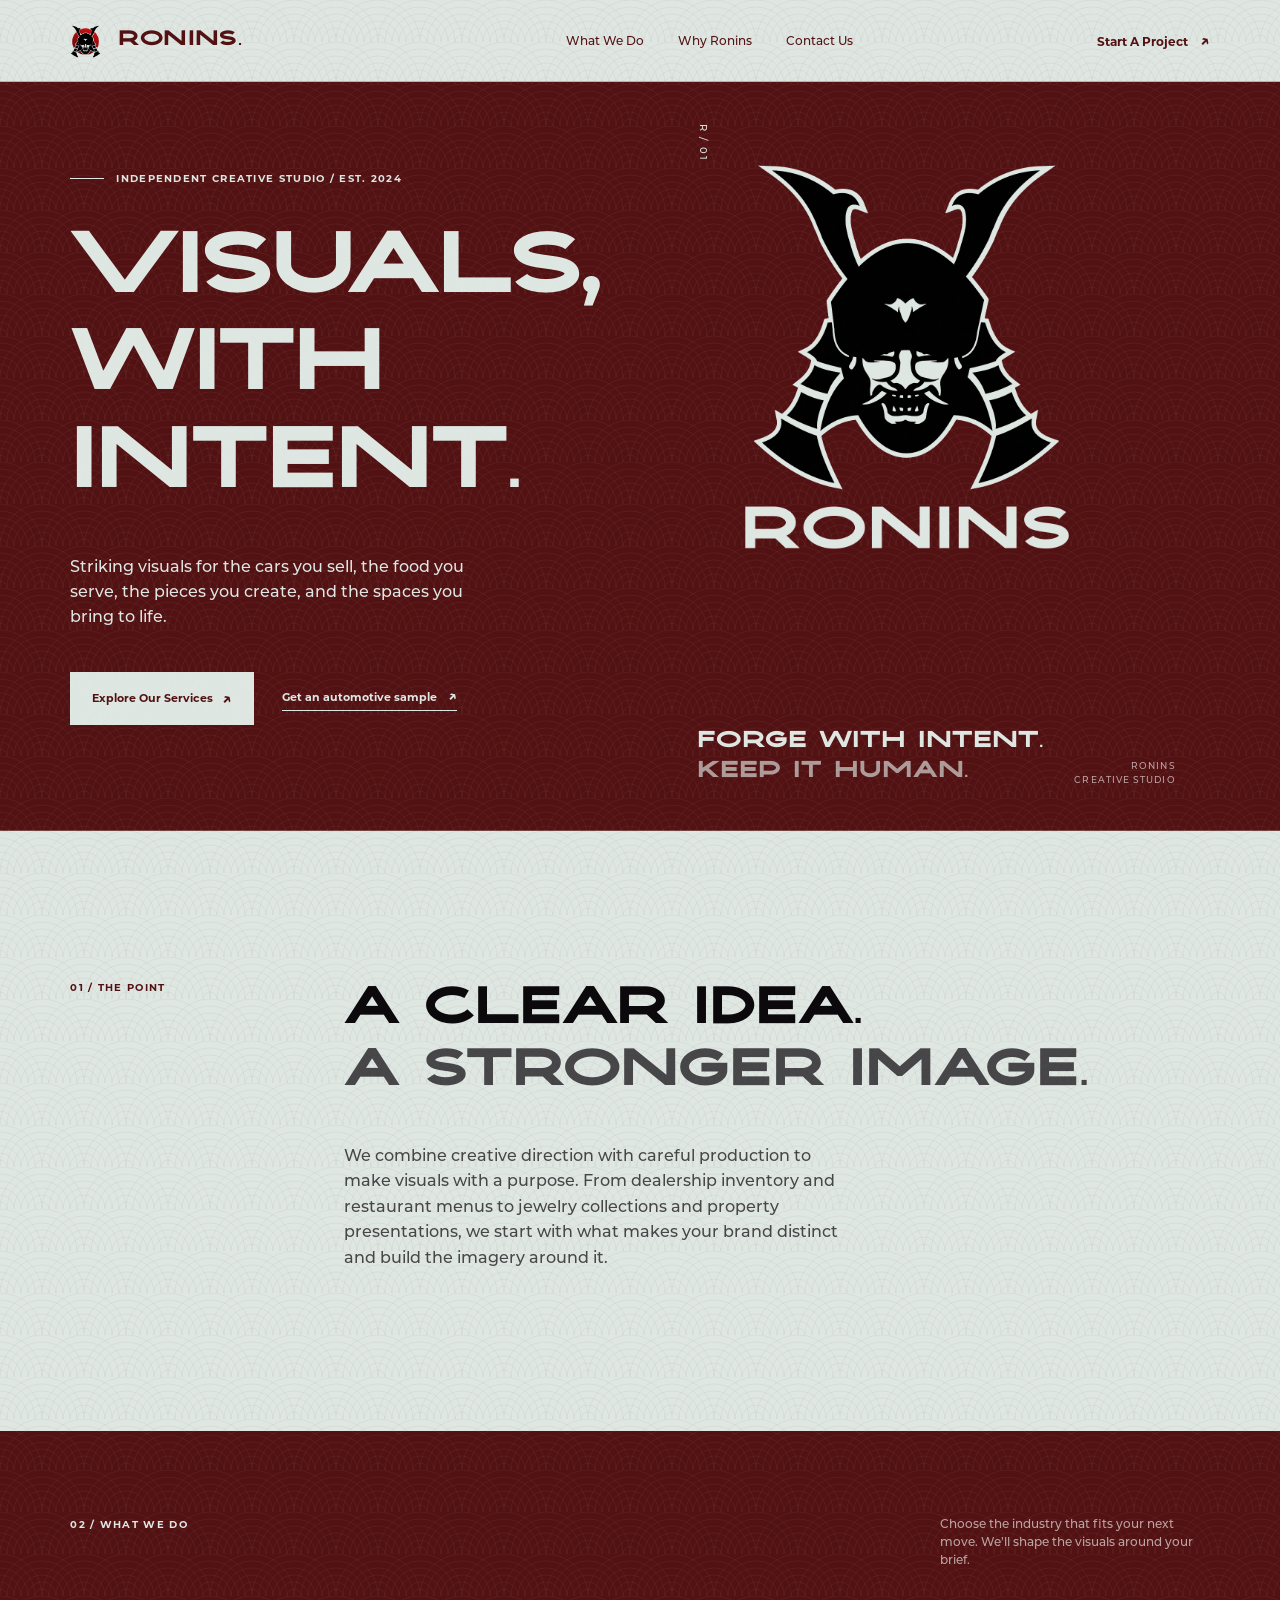
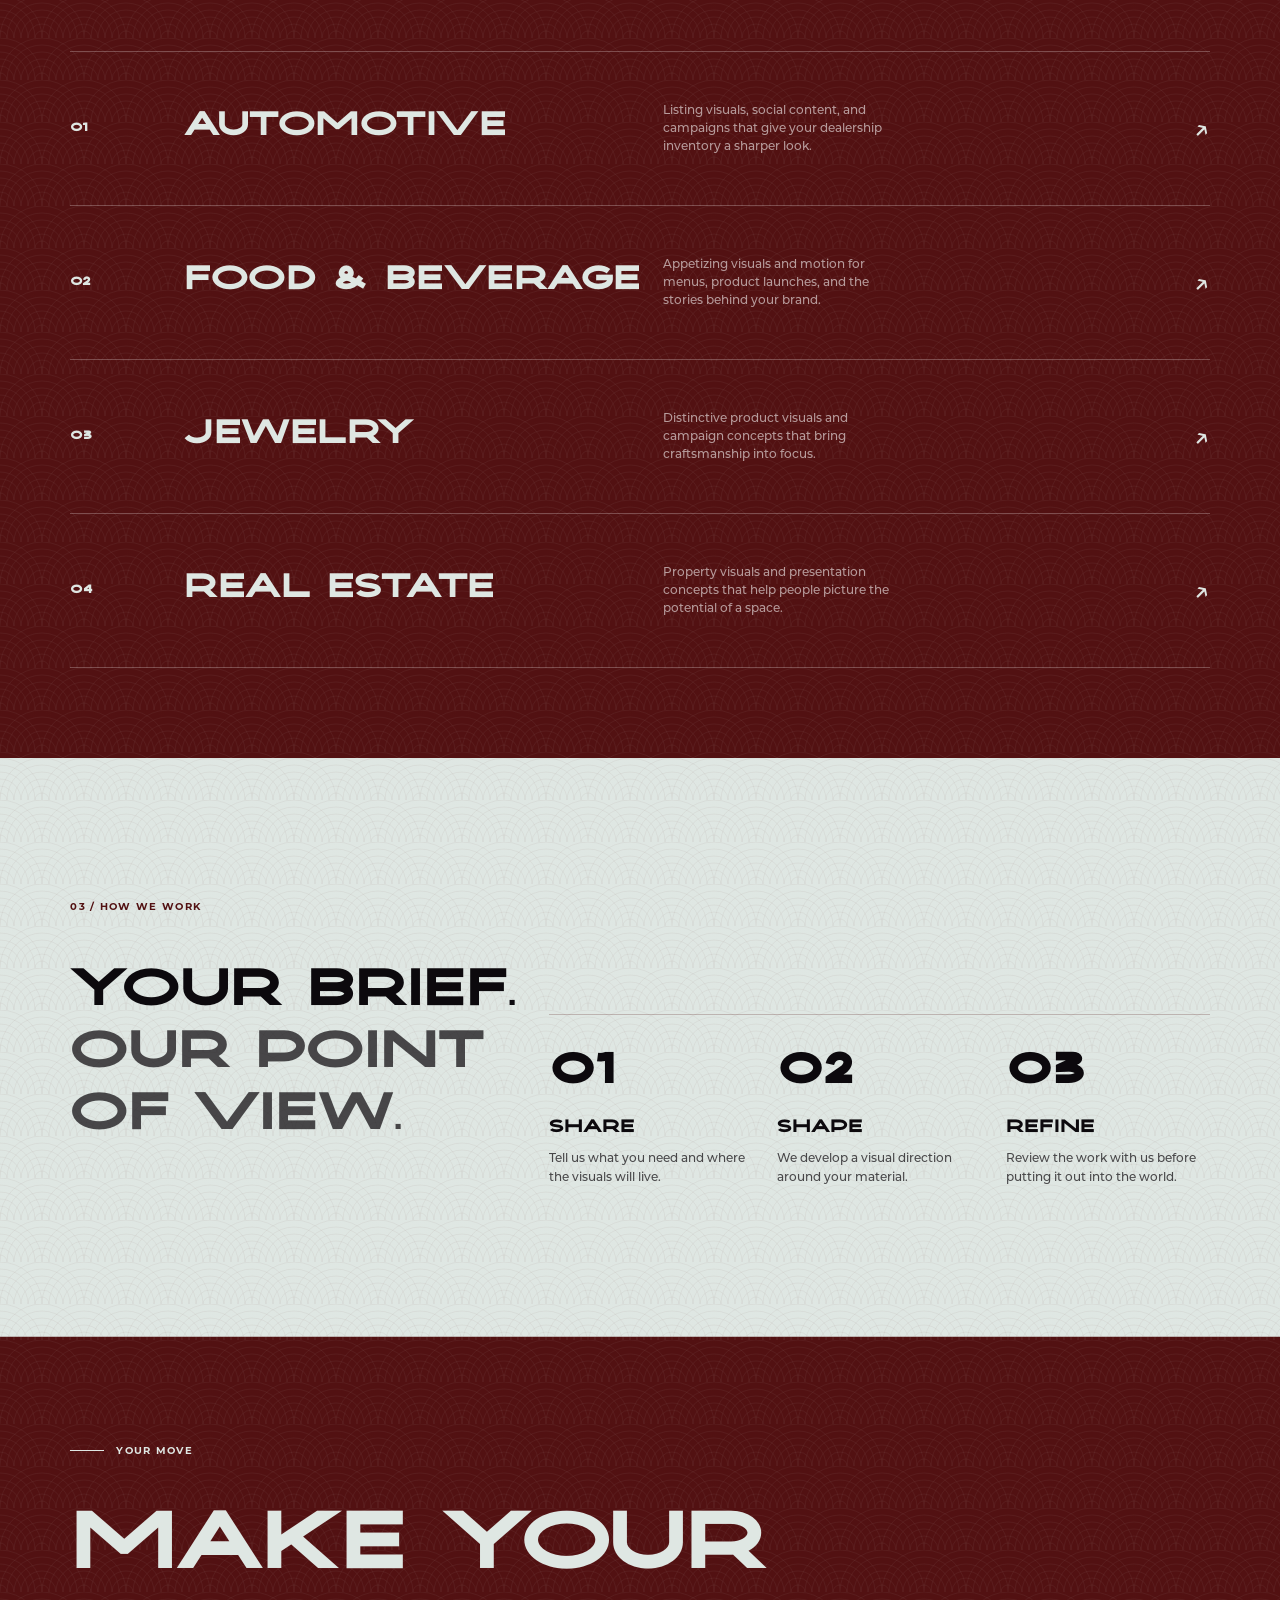
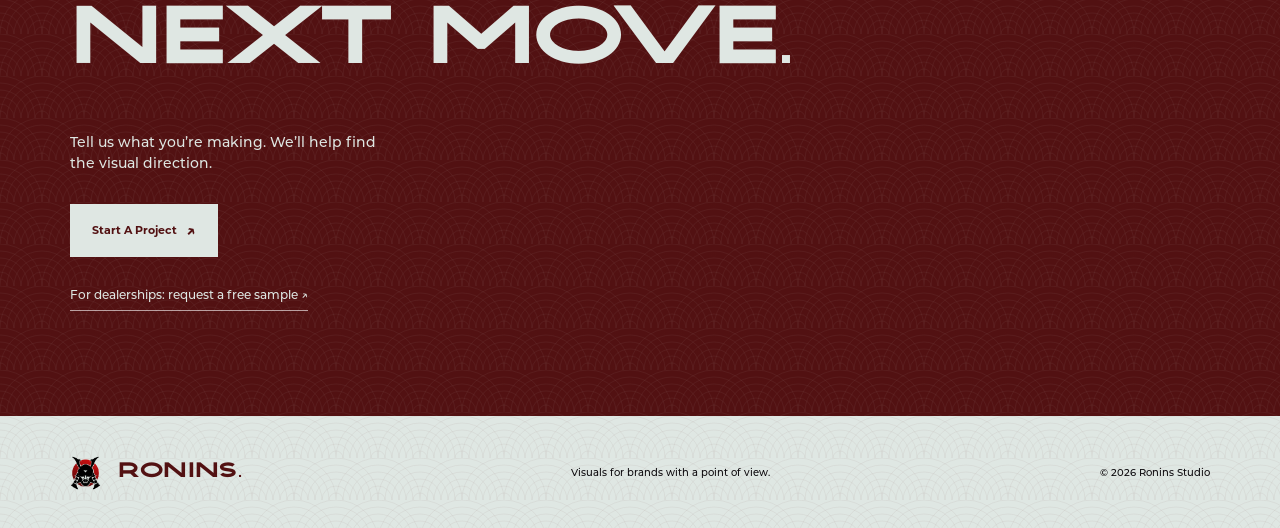
==== commit 3bacf7cb: "Alternate patterned off-white and deep red sections across Ronins" ====
--- a/index.html
+++ b/index.html
@@ -10,10 +10,10 @@
 </head>
 <body>
   <div class="grain" aria-hidden="true"></div>
-  <header class="site-header">
+  <header class="site-header theme-light">
     <a class="brand" href="#top" aria-label="Ronins home">
       <span class="brand-mark" aria-hidden="true">
-        <img src="assets/ronins-on-deep-red.png" alt="Samurai logo" width="31" height="31">
+        <img src="assets/ronins-mark.png" alt="Samurai logo" width="31" height="31">
       </span>
       <span class="brand-name">RONINS<span class="brand-dot">.</span></span>
     </a>
@@ -44,7 +44,7 @@
       </div>
     </section>
 
-    <section class="statement section-pad" id="approach">
+    <section class="statement section-pad theme-light" id="approach">
       <div class="section-kicker">01 / The point</div>
       <div class="statement-content">
         <h2>A clear idea.<br><span>A stronger image.</span></h2>
@@ -65,7 +65,7 @@
       </div>
     </section>
 
-    <section class="proof section-pad" aria-label="How we work">
+    <section class="proof section-pad theme-light" aria-label="How we work">
       <div class="proof-intro">
         <div class="section-kicker">03 / How we work</div>
         <h2>Your brief.<br><span>Our point of view.</span></h2>
@@ -88,8 +88,8 @@
     </section>
   </main>
 
-  <footer class="site-footer section-pad">
-    <a class="brand" href="#top" aria-label="Ronins home"><span class="brand-mark" aria-hidden="true"><img src="assets/ronins-on-deep-red.png" alt="" width="31" height="31"></span><span class="brand-name">RONINS<span class="brand-dot">.</span></span></a>
+  <footer class="site-footer section-pad theme-light">
+    <a class="brand" href="#top" aria-label="Ronins home"><span class="brand-mark" aria-hidden="true"><img src="assets/ronins-mark.png" alt="" width="31" height="31"></span><span class="brand-name">RONINS<span class="brand-dot">.</span></span></a>
     <p>Visuals for brands with a point of view.</p>
     <p>© 2026 Ronins Studio</p>
   </footer>
--- a/brand.css
+++ b/brand.css
@@ -120,4 +120,35 @@
 .project-form input[type="checkbox"] { accent-color: var(--white); }
 .form-status { color: var(--white); }
 .form-status.success { color: #dfe7e3; }
-.auto-intake .form-intro > p, .auto-grid p, .auto-note { color: var(--muted); }
+.auto-intake .form-intro > p, .auto-grid p, .auto-note { color: var(--muted); }
+.theme-light {
+  --ink: #0c090d;
+  --muted: rgba(12,9,13,.72);
+  --line: rgba(82,17,18,.24);
+  color: var(--ink);
+  background-color: #dfe7e3;
+  background-image: linear-gradient(rgba(223,231,227,.72),rgba(223,231,227,.72)),url("assets/waves-light.svg");
+  background-size: auto,84px 42px;
+}
+.theme-light .brand, .theme-light .main-nav, .theme-light .header-link,
+.theme-light .brand-dot, .theme-light .header-link span, .theme-light .auto-back span,
+.theme-light .text-link span, .theme-light .section-kicker, .theme-light .eyebrow,
+.theme-light h1 em, .theme-light h2 em { color: var(--red-deep); }
+.theme-light .eyebrow-line { background: var(--red-deep); }
+.theme-light .brand-mark { height: 40px; }
+.theme-light .brand-mark img { width: 100%; height: 100%; object-fit: contain; clip-path: none; }
+.theme-light .button { color: var(--white); background: var(--red-deep); }
+.theme-light .button span { color: var(--white); }
+.theme-light .button:hover { color: var(--white); background: var(--red-deep); box-shadow: 5px 5px 0 rgba(82,17,18,.2); }
+.theme-light .text-link { border-color: var(--red-deep); }
+.theme-light a:hover { color: var(--red-deep); }
+.theme-light .button:hover { color: var(--white); }
+.theme-light a:focus-visible, .theme-light :focus-visible { outline-color: var(--red-deep); }
+.theme-light .project-form input:focus, .theme-light .project-form select:focus,
+.theme-light .project-form textarea:focus { border-color: var(--red-deep); }
+.theme-light .project-form input::placeholder, .theme-light .project-form textarea::placeholder { color: rgba(12,9,13,.58); }
+.theme-light .project-form select option { color: var(--ink); background: #dfe7e3; }
+.theme-light .project-form input[type="checkbox"] { accent-color: var(--red-deep); }
+.theme-light .form-status { color: var(--red-deep); }
+.theme-light .form-status.success { color: #225a39; }
+.theme-light .main-nav a::after, .theme-light .header-link::after { background: var(--red-deep); }
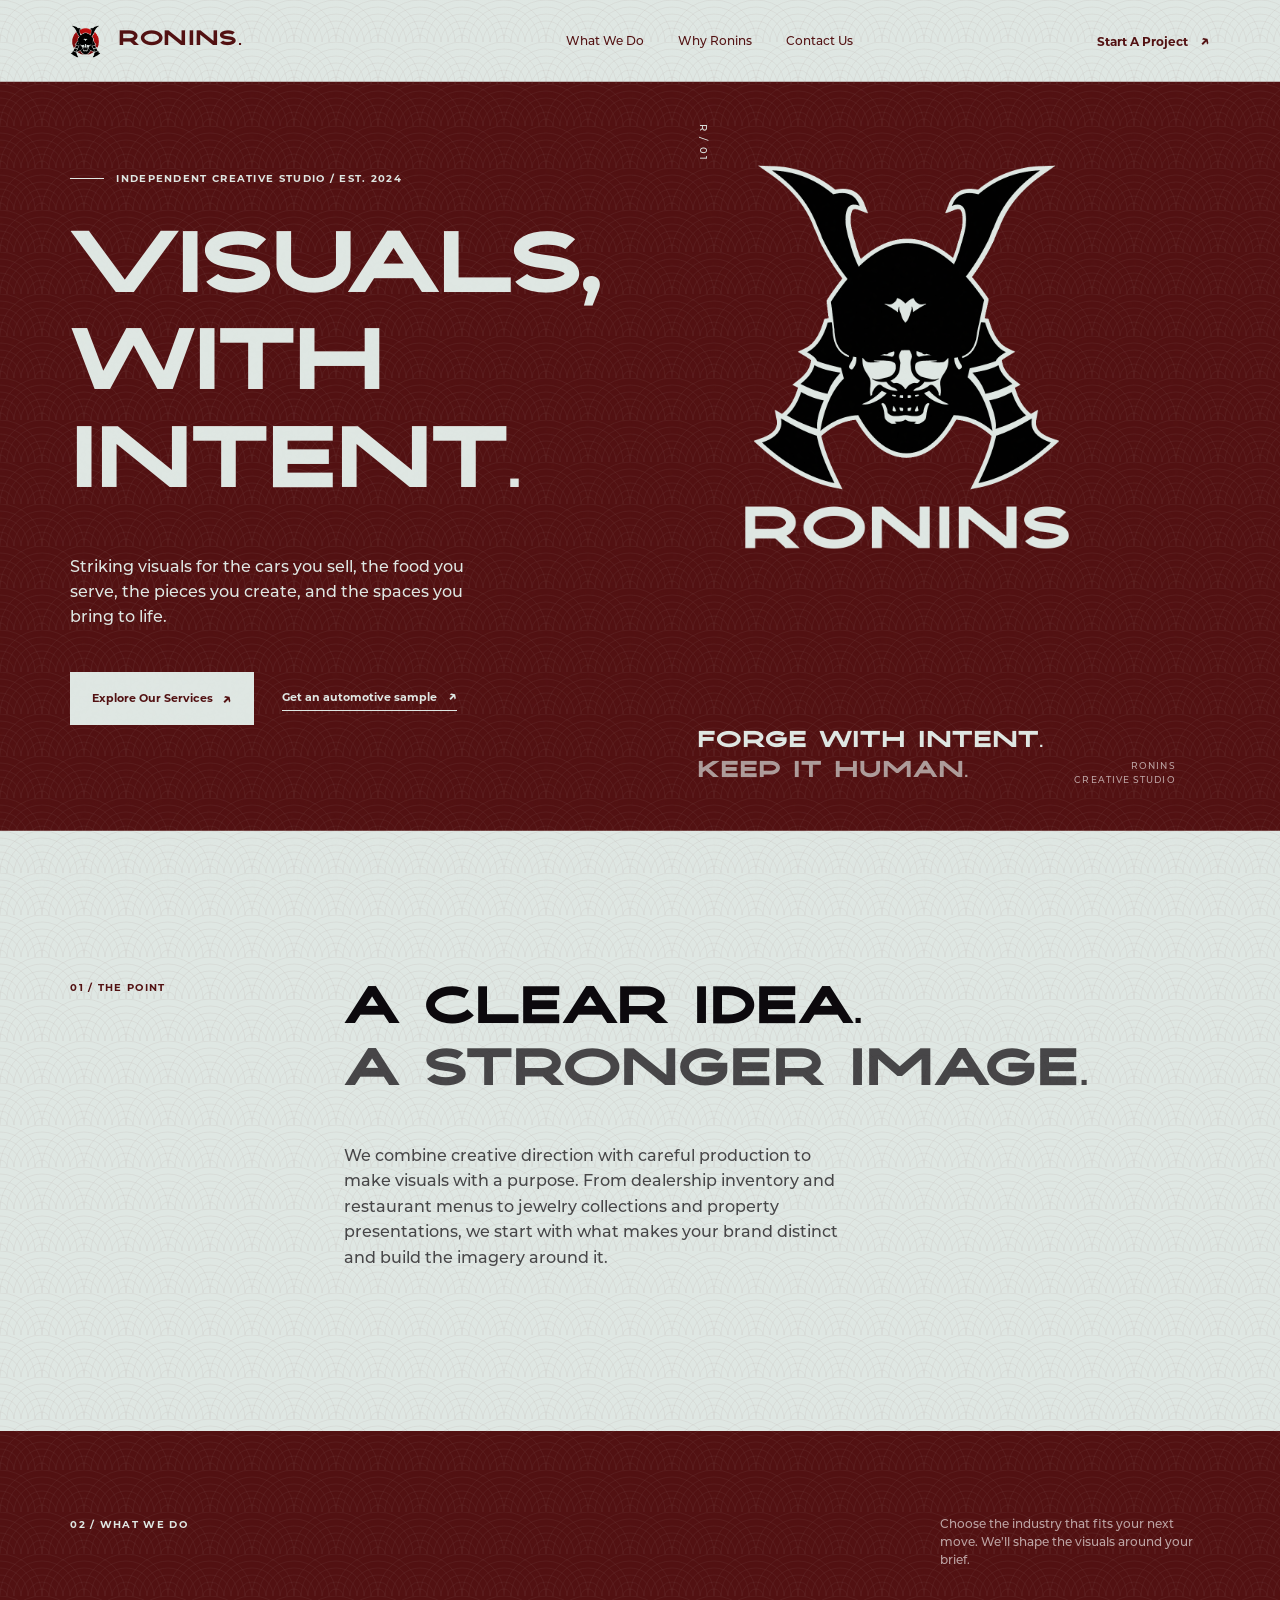
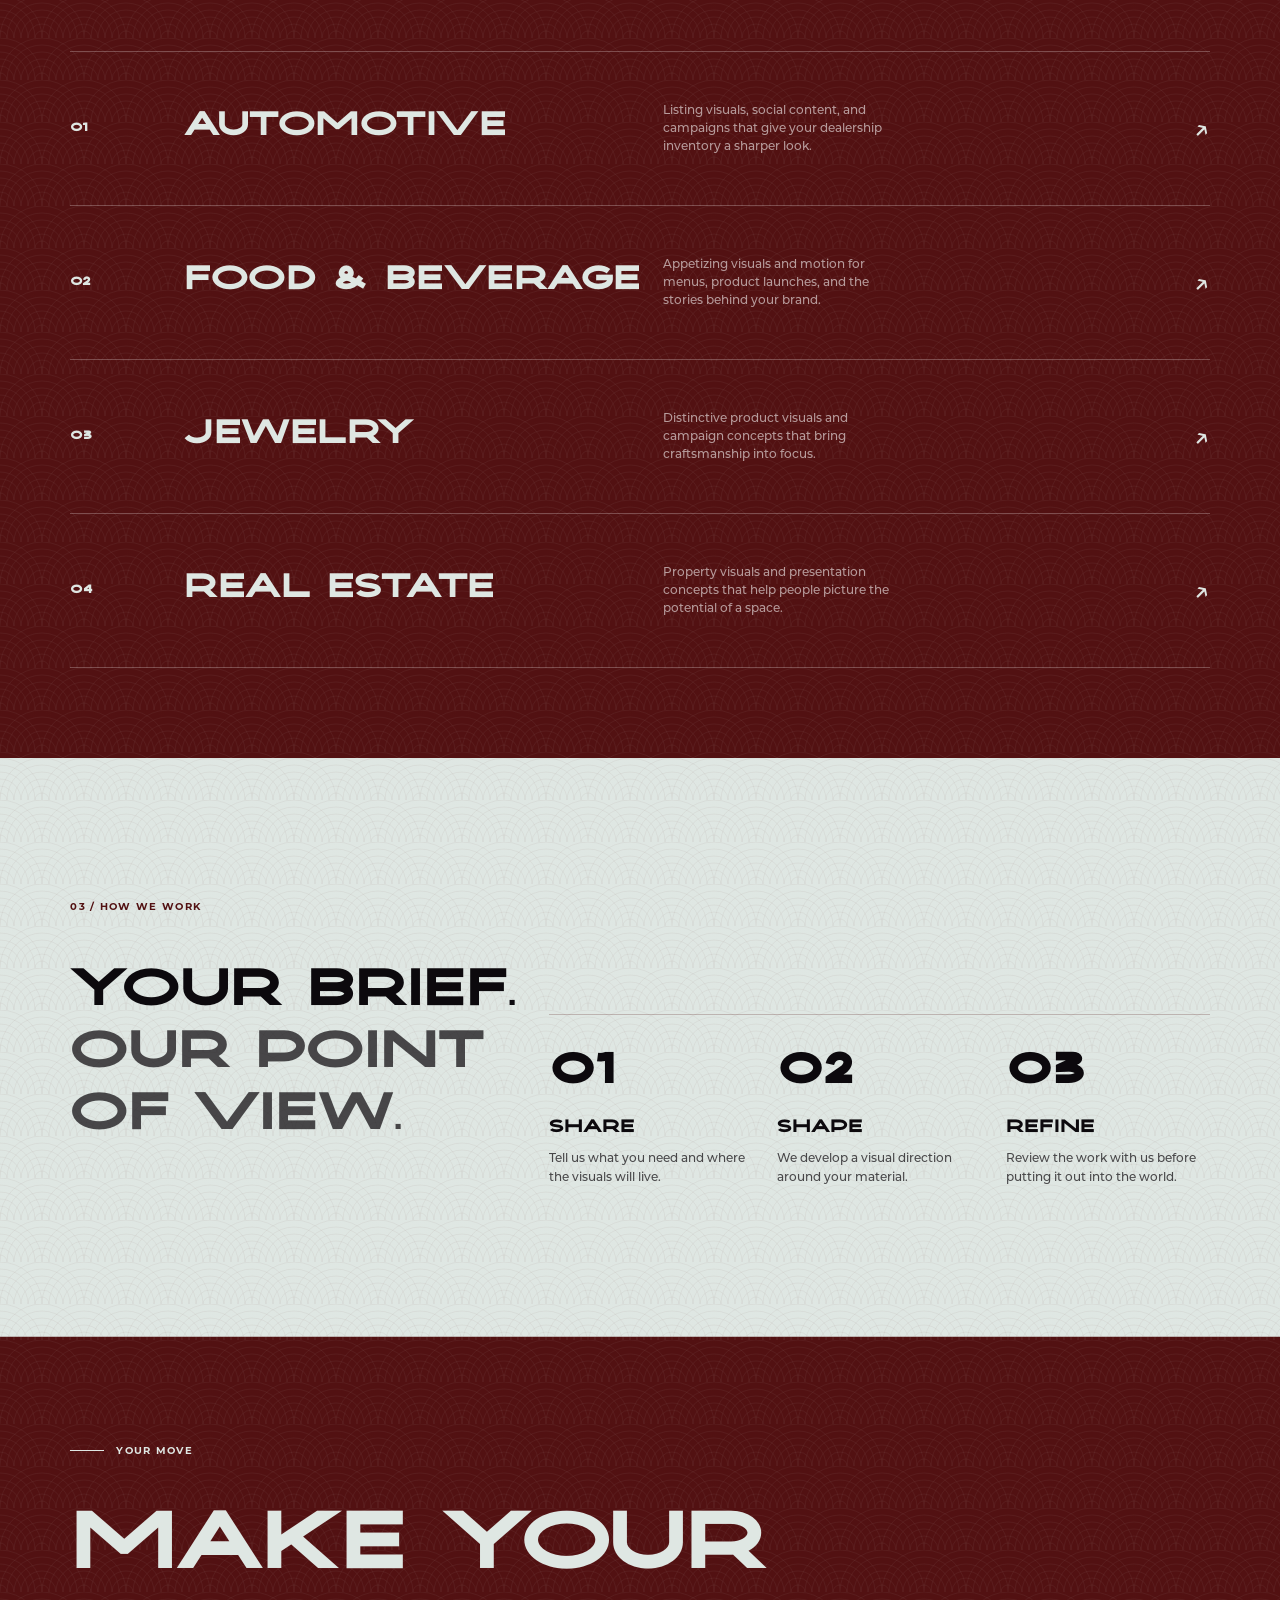
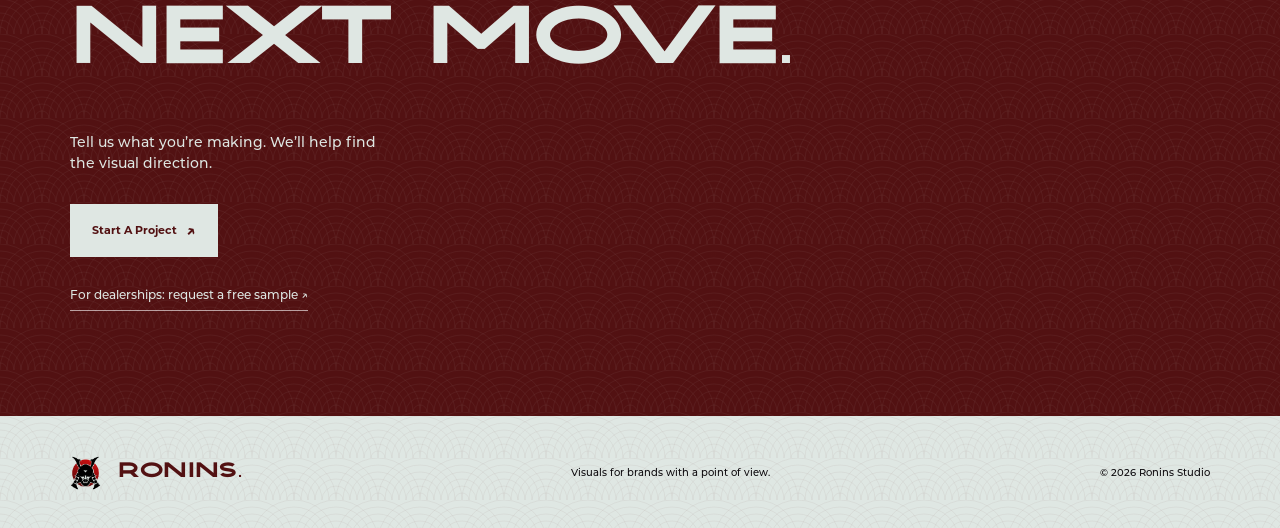
==== commit 37de61ae: "Add accessible mobile industry navigation across Ronins" ====
--- a/index.html
+++ b/index.html
@@ -23,7 +23,7 @@
       <a href="#contact">Contact Us</a>
     </nav>
     <a class="header-link" href="contact.html">Start A Project <span aria-hidden="true">↗</span></a>
-  </header>
+  <details class="site-menu home-menu"><summary>Menu <span aria-hidden="true">+</span></summary><nav aria-label="Industry navigation"><a href="index.html">Home</a><a href="automotive.html">Automotive</a><a href="food-beverage.html">Food &amp; Beverage</a><a href="jewelry.html">Jewelry</a><a href="real-estate.html">Real Estate</a><a href="contact.html">Start a project</a></nav></details></header>
 
   <main id="top">
     <section class="hero section-pad">
@@ -94,6 +94,7 @@
     <p>© 2026 Ronins Studio</p>
   </footer>
   <script src="script.js"></script>
+<script src="navigation.js"></script>
 </body>
 </html>
 
--- a/brand.css
+++ b/brand.css
@@ -152,3 +152,26 @@
 .theme-light .form-status { color: var(--red-deep); }
 .theme-light .form-status.success { color: #225a39; }
 .theme-light .main-nav a::after, .theme-light .header-link::after { background: var(--red-deep); }
+.site-header { position: relative; z-index: 20; gap: 20px; }
+.site-menu { margin-left: 8px; }
+.site-menu summary { cursor: pointer; list-style: none; font-size: 12px; font-weight: 700; padding: 12px 0 12px 12px; }
+.site-menu summary::-webkit-details-marker { display: none; }
+.site-menu summary span { margin-left: 8px; display: inline-block; }
+.site-menu[open] summary span { transform: rotate(45deg); }
+.site-menu nav {
+  position: absolute; top: calc(100% - 1px); right: 5.5vw;
+  width: min(320px,88vw); display: grid; padding: 14px;
+  color: #dfe7e3; background: #521112;
+  border: 1px solid rgba(223,231,227,.4); box-shadow: 0 12px 24px rgba(12,9,13,.2);
+}
+.site-menu nav a { padding: 14px 12px; font-size: 13px; line-height: 1.4; }
+.theme-light .site-menu nav a:hover, .site-menu nav a:hover,
+.site-menu nav a[aria-current="page"] { color: #dfe7e3; background: rgba(223,231,227,.12); }
+.theme-light .site-menu nav a:focus-visible, .site-menu nav a:focus-visible { outline-color: #dfe7e3; }
+.site-menu summary:focus-visible { outline: 2px solid currentColor; outline-offset: 4px; }
+@media(min-width:801px) { .home-menu { display: none; } }
+@media(max-width:800px) {
+  .site-menu { margin-left: auto; }
+  .site-menu nav { right: 6vw; }
+  .site-header > .auto-back, .site-header > .header-link { display: none; }
+}
